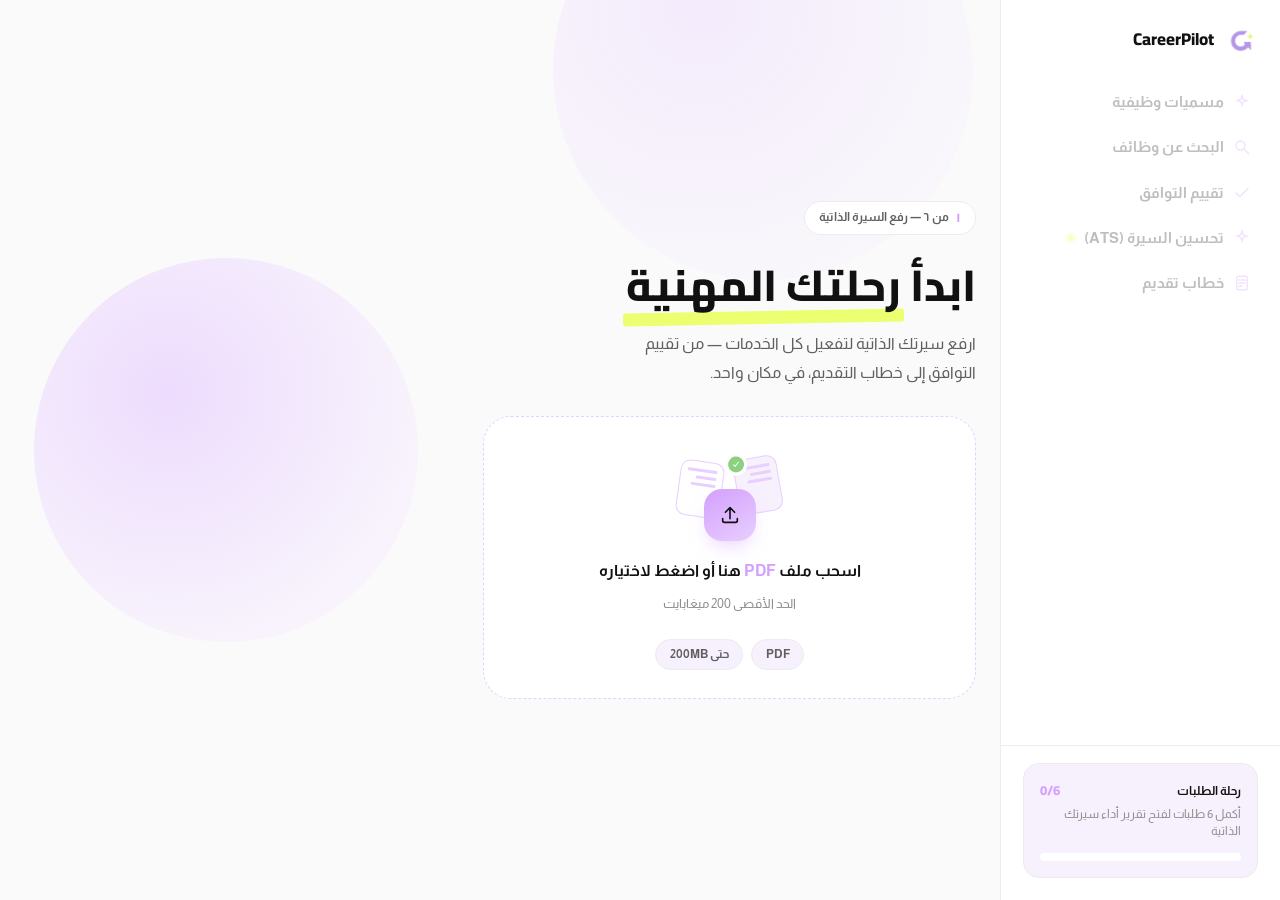
==== frontend/index.html @ 21e7ed97 "Restore permanent 6-request limit, add one-resume-per-session cap, drop dropzone shadow api.py: - MA" ====
<!doctype html>
<html lang="ar" dir="rtl">
<head>
  <meta charset="utf-8" />
  <meta name="viewport" content="width=device-width, initial-scale=1" />
  <title>CareerPilot</title>
  <link rel="icon" type="image/png" href="/assets/logo.png" />
  <link rel="preconnect" href="https://fonts.googleapis.com" />
  <link href="https://fonts.googleapis.com/css2?family=Cairo:wght@500;700;800&family=Almarai:wght@300;400;700&display=swap" rel="stylesheet" />
  <link rel="stylesheet" href="style.css" />
</head>
<body>
  <div class="app-shell">
    <div class="bg-blob" aria-hidden="true"></div>

    <!-- ================= الشريط الجانبي (يمين) ================= -->
    <aside class="sidebar disabled" id="sidebar">
      <div class="sidebar-brand">
        <img class="brand-mark" src="/assets/logo.png" alt="CareerPilot" width="34" height="34" />
        <span class="brand-name">CareerPilot</span>
      </div>

      <nav class="nav-list">
        <button class="nav-item" type="button" data-service="titles">
          <span class="nav-left">
            <span class="nav-icon" data-icon="titles"></span>
            <span class="nav-label">مسميات وظيفية</span>
          </span>
          <span class="active-dot"></span>
        </button>
        <button class="nav-item" type="button" data-service="search">
          <span class="nav-left">
            <span class="nav-icon" data-icon="search"></span>
            <span class="nav-label">البحث عن وظائف</span>
          </span>
          <span class="active-dot"></span>
        </button>
        <button class="nav-item" type="button" data-service="match">
          <span class="nav-left">
            <span class="nav-icon" data-icon="match"></span>
            <span class="nav-label">تقييم التوافق</span>
          </span>
          <span class="active-dot"></span>
        </button>
        <button class="nav-item" type="button" data-service="improve">
          <span class="nav-left">
            <span class="nav-icon" data-icon="improve"></span>
            <span class="nav-label">تحسين السيرة (ATS)</span>
            <span class="flagship-dot" title="الخدمة الأهم"></span>
          </span>
          <span class="active-dot"></span>
        </button>
        <button class="nav-item" type="button" data-service="letter">
          <span class="nav-left">
            <span class="nav-icon" data-icon="letter"></span>
            <span class="nav-label">خطاب تقديم</span>
          </span>
          <span class="active-dot"></span>
        </button>
      </nav>

      <div class="sidebar-bottom">
        <div class="limit-banner hidden" id="limitCard"></div>
        <div class="progress-card">
          <div class="progress-top">
            <span class="label">رحلة الطلبات</span>
            <span class="count" id="counterPill">0/6</span>
          </div>
          <div class="progress-sub">أكمل 6 طلبات لفتح تقرير أداء سيرتك الذاتية</div>
          <div class="progress-track"><div class="progress-fill" id="meterFill"></div></div>
        </div>
        <div class="file-chip hidden" id="fileChip">
          <span class="file-chip-icon" id="fileChipIcon"></span>
          <span class="file-chip-name" id="confirmFilename"></span>
          <button class="file-chip-replace" id="replaceBtn" type="button">استبدال</button>
        </div>
      </div>
    </aside>

    <!-- ================= مساحة العمل الرئيسية ================= -->
    <main class="workspace">
      <!-- الحالة أ: قبل رفع السيرة — عمودان: النص+الرفع يميناً، الرسم يساراً -->
      <section class="upload-state" id="uploadState">
        <div class="upload-hero-grid">
          <div class="upload-hero-text">
            <p class="eyebrow"><span class="step-num">١</span> من ٦ — رفع السيرة الذاتية</p>

            <h1 class="upload-title">ابدأ <span class="mark">رحلتك المهنية</span></h1>
            <p class="upload-subtitle">ارفع سيرتك الذاتية لتفعيل كل الخدمات — من تقييم التوافق إلى خطاب التقديم، في مكان واحد.</p>

            <div class="dropzone-enter">
              <label class="dropzone" id="dropzone" for="fileInput" tabindex="0">
                <input type="file" id="fileInput" accept="application/pdf" />

                <div class="icon-cluster" aria-hidden="true">
                  <div class="doc-chip a">
                    <div class="ln"></div><div class="ln"></div><div class="ln"></div>
                    <div class="badge">
                      <svg viewBox="0 0 24 24" fill="none" stroke="#fff" stroke-width="3" stroke-linecap="round" stroke-linejoin="round"><path d="M20 6L9 17l-5-5"/></svg>
                    </div>
                  </div>
                  <div class="doc-chip b">
                    <div class="ln"></div><div class="ln"></div><div class="ln"></div>
                  </div>
                  <div class="upload-badge">
                    <svg viewBox="0 0 24 24" fill="none" stroke="#111111" stroke-width="1.8" stroke-linecap="round" stroke-linejoin="round"><path d="M12 16V4m0 0L7 9m5-5l5 5"/><path d="M4 16v2a2 2 0 0 0 2 2h12a2 2 0 0 0 2-2v-2"/></svg>
                  </div>
                </div>

                <p>اسحب ملف <span class="accent-text">PDF</span> هنا أو اضغط لاختياره</p>
                <span>الحد الأقصى 200 ميغابايت</span>

                <div class="chip-row">
                  <span class="filetype-chip">PDF</span>
                  <span class="filetype-chip">حتى 200MB</span>
                </div>
              </label>
            </div>
            <p class="upload-error hidden" id="uploadError"></p>
          </div>

          <div class="upload-hero-visual">
            <div class="upload-hero-circle">
              <img
                class="upload-illustration"
                src="/assets/hero-illustration.png"
                alt="رسم توضيحي لسيرة ذاتية بنتيجة توافق عالية مع شارات تقييم حولها"
                onerror="this.style.display='none'"
              />
            </div>
          </div>
        </div>
      </section>

      <!-- الحالة ب: خدمة نشطة بعد الرفع -->
      <section class="service-workspace hidden" id="serviceWorkspace">

        <div class="service-pane" data-service="titles" id="paneTitles">
          <p class="eyebrow"><span class="step-num">الخدمة النشطة</span> — حلّل سيرتك أولاً</p>
          <h1 class="workspace-title">اقتراح مسميات وظيفية</h1>
          <p class="workspace-desc">تحليل سيرتك واقتراح مسميات تناسب خبراتك.</p>
          <button class="action-btn btn-purple" id="btnTitles" type="button">اقترح لي مسميات</button>
        </div>

        <div class="service-pane hidden" data-service="search" id="paneSearch">
          <p class="eyebrow"><span class="step-num">الخدمة النشطة</span> — وظائف حقيقية</p>
          <h1 class="workspace-title">البحث عن وظائف</h1>
          <p class="workspace-desc">ابحث عن وظائف حقيقية حسب المسمى والمدينة.</p>
          <div class="inputs-row">
            <input class="field-input" id="searchTitleInput" placeholder="المسمى الوظيفي" />
            <input class="field-input" id="searchCityInput" placeholder="المدينة" />
          </div>
          <button class="action-btn btn-purple" id="btnSearch" type="button">ابحث الآن</button>
        </div>

        <div class="service-pane hidden" data-service="match" id="paneMatch">
          <p class="eyebrow"><span class="step-num">الخدمة النشطة</span> — قرار مبني على تحليل حقيقي</p>
          <h1 class="workspace-title">تقييم التوافق</h1>
          <p class="workspace-desc">قيّم مدى توافق سيرتك مع وظيفة من نتائج بحثك.</p>
          <div class="inputs-row">
            <span class="panel-badge hidden" id="matchBadge">ابحث عن وظائف أولاً</span>
            <select class="select-input" id="matchSelect"><option>لا توجد نتائج بحث بعد</option></select>
          </div>
          <button class="action-btn btn-purple" id="btnMatch" type="button">قيّم التوافق</button>
        </div>

        <div class="service-pane hidden" data-service="improve" id="paneImprove">
          <p class="eyebrow eyebrow-accent"><span class="step-num">الخدمة الأهم</span> — تحسين متوافق مع ATS</p>
          <h1 class="workspace-title">تحسين السيرة الذاتية (ATS)</h1>
          <p class="workspace-desc">حسّن سيرتك لتتوافق مع وظيفة محددة بصياغة متوافقة مع ATS.</p>
          <div class="inputs-row">
            <span class="panel-badge hidden" id="improveBadge">ابحث عن وظائف أولاً</span>
            <select class="select-input" id="improveSelect"><option>لا توجد نتائج بحث بعد</option></select>
          </div>
          <button class="action-btn btn-lime" id="btnImprove" type="button">حسّن سيرتي</button>
        </div>

        <div class="service-pane hidden" data-service="letter" id="paneLetter">
          <p class="eyebrow"><span class="step-num">الخدمة النشطة</span> — جاهز للإرسال</p>
          <h1 class="workspace-title">خطاب تقديم</h1>
          <p class="workspace-desc">خطاب تقديم مخصص مبني على سيرتك الحقيقية.</p>
          <div class="inputs-row">
            <span class="panel-badge hidden" id="letterBadge">ابحث عن وظائف أولاً</span>
            <select class="select-input" id="letterSelect"><option>لا توجد نتائج بحث بعد</option></select>
          </div>
          <button class="action-btn btn-purple" id="btnLetter" type="button">اكتب الخطاب</button>
        </div>

        <div class="results-area" id="resultsArea">
          <div class="results-empty" id="resultsEmpty">
            <span class="results-empty-icon" id="resultsEmptyIcon"></span>
            <p id="resultsEmptyText"></p>
          </div>
          <div id="resultsContent"></div>
        </div>
      </section>
    </main>
  </div>

  <!-- ================= شريط التبويبات السفلي (جوال) ================= -->
  <nav class="bottom-tabs disabled" id="bottomTabs">
    <button class="tab-item" type="button" data-service="titles"><span class="nav-icon" data-icon="titles"></span></button>
    <button class="tab-item" type="button" data-service="search"><span class="nav-icon" data-icon="search"></span></button>
    <button class="tab-item" type="button" data-service="match"><span class="nav-icon" data-icon="match"></span></button>
    <button class="tab-item" type="button" data-service="improve"><span class="nav-icon" data-icon="improve"></span><span class="flagship-dot"></span></button>
    <button class="tab-item" type="button" data-service="letter"><span class="nav-icon" data-icon="letter"></span></button>
  </nav>

  <script src="app.js"></script>
</body>
</html>
---- frontend/style.css ----
:root {
  --primary: #D3A0FD;
  --secondary: #E8CFFF;
  --purple-light: #F7F0FD;
  --accent: #ECFF70;
  --accent-tint: #F8FFD9;
  --background: #FAFAFA;
  --text: #111111;
  --muted: #5F5F5F;
  --kicker: #8D8D8D;
  --border: #ECECEC;
  --success: #8ED081;
  --success-bg: rgba(142, 208, 129, 0.15);
  --amber: #F7C948;
  --amber-bg: rgba(247, 201, 72, 0.18);
  --danger: #FF6B6B;
  --danger-bg: rgba(255, 107, 107, 0.14);
  --card-shadow: 0 10px 24px -16px rgba(211, 160, 253, 0.55), 0 1px 2px rgba(17, 17, 17, 0.04);
}

* { box-sizing: border-box; }

html, body {
  height: 100%;
  margin: 0;
  overflow: hidden;
}

body {
  font-family: 'Almarai', sans-serif;
  background: var(--background);
  color: var(--text);
  direction: rtl;
  line-height: 1.6;
}

h1, .display, .brand-name, .step-num, .count {
  font-family: 'Cairo', sans-serif;
}

.hidden { display: none !important; }

/* ---------------------------------------------------------------- */
/* هيكل التطبيق: قسمان ثابتان، لا تمرير للصفحة نفسها                    */
/* ---------------------------------------------------------------- */
.app-shell {
  position: relative;
  display: flex;
  height: 100vh;
  width: 100%;
  overflow: hidden;
}

/* بلوبة خلفية عائمة عامة على مستوى التطبيق كله، خلف كل المحتوى — زخرفة
   محيطية بحتة، لا ترتبط بموضع رسم الهيرو تحديداً (تلك مهمة .upload-hero-
   circle الآن، الملتصقة بالرسم بنفس الوالد فتتحرك معه دوماً كوحدة واحدة
   مهما تغيّر عرض الشاشة). موضع عام هنا فقط لتفادي تراكب الدائرتين. */
.bg-blob {
  position: absolute;
  border-radius: 50%;
  pointer-events: none;
  z-index: 0;
  width: 420px;
  height: 420px;
  top: -140px;
  right: 24%;
  opacity: 0.35;
  background: radial-gradient(circle at 35% 35%, var(--secondary), var(--purple-light) 72%);
}
@media (prefers-reduced-motion: no-preference) {
  .bg-blob { animation: drift 18s ease-in-out infinite alternate; }
}
@keyframes drift {
  from { transform: translate(0, 0); }
  to { transform: translate(-16px, 18px); }
}

/* ---------------------------------------------------------------- */
/* الشريط الجانبي                                                     */
/* ---------------------------------------------------------------- */
.sidebar {
  position: relative;
  z-index: 2;
  width: 280px;
  flex-shrink: 0;
  height: 100vh;
  background: #fff;
  border-left: 1px solid var(--border);
  display: flex;
  flex-direction: column;
  overflow-y: auto;
}

.sidebar-brand {
  display: flex;
  align-items: center;
  gap: 0.6rem;
  padding: 1.4rem 1.4rem 1.1rem;
}
/* الشعار الفعلي يحمل هويته اللونية والشكلية الخاصة (سهم/G بنفسجي +
   نجمة ليمونية) — إضافة حاوية متدرجة خلفه كانت تكرر نفس المعالجة
   اللونية بلا داعٍ، فاستُبعدت (تحقق بصري عبر Playwright قبل القرار). */
.brand-mark { height: 34px; width: 34px; display: block; object-fit: contain; flex-shrink: 0; }
.brand-name { font-weight: 800; font-size: 17px; }

.nav-list {
  display: flex;
  flex-direction: column;
  gap: 0.3rem;
  padding: 0.5rem 0.9rem;
}

.nav-item {
  display: flex;
  align-items: center;
  justify-content: space-between;
  gap: 0.7rem;
  border: none;
  background: transparent;
  color: var(--muted);
  font-family: inherit;
  font-size: 0.92rem;
  font-weight: 600;
  text-align: right;
  border-radius: 12px;
  padding: 0.7rem 0.9rem;
  cursor: pointer;
  transition: background 150ms ease, color 150ms ease;
}
.nav-item:hover { background: var(--purple-light); }
.nav-item.active {
  background: var(--purple-light);
  color: var(--text);
  font-weight: 700;
}
.nav-item.active .nav-icon svg { opacity: 1; }
.nav-left { display: flex; align-items: center; gap: 0.6rem; }
.nav-icon { display: flex; align-items: center; justify-content: center; flex-shrink: 0; }
.nav-icon svg { width: 18px; height: 18px; opacity: 0.75; }
/* نقطة الحالة النشطة — تظهر فقط على عنصر التنقل النشط حالياً */
.active-dot {
  width: 6px;
  height: 6px;
  border-radius: 50%;
  background: var(--accent);
  box-shadow: 0 0 0 3px var(--accent-tint);
  flex-shrink: 0;
  opacity: 0;
  transition: opacity 150ms ease;
}
.nav-item.active .active-dot { opacity: 1; }
/* شارة "الخدمة الأهم" — علامة ثابتة على تحسين السيرة بغض النظر عن كونها
   نشطة، منفصلة عن نقطة الحالة النشطة (نفس النمط اللوني، موضع مختلف
   بجانب النص مباشرة عوضاً عن طرف العنصر). */
.flagship-dot {
  width: 6px;
  height: 6px;
  border-radius: 50%;
  background: var(--accent);
  box-shadow: 0 0 0 3px var(--accent-tint);
}

.sidebar.disabled .nav-item {
  opacity: 0.4;
  pointer-events: none;
}

.sidebar-bottom {
  margin-top: auto;
  padding: 1.1rem 1.4rem 1.4rem;
  border-top: 1px solid var(--border);
  display: flex;
  flex-direction: column;
  gap: 0.9rem;
}

.limit-banner {
  background: var(--purple-light);
  border-radius: 10px;
  padding: 0.6rem 0.75rem;
  font-size: 0.76rem;
  color: var(--text);
  line-height: 1.5;
  text-align: center;
}

.progress-card {
  border: 1px solid var(--border);
  border-radius: 16px;
  padding: 1rem;
  background: var(--purple-light);
}
.progress-top { display: flex; justify-content: space-between; align-items: baseline; margin-bottom: 0.25rem; }
.progress-top .label { font-size: 0.78rem; font-weight: 700; color: var(--text); }
.progress-top .count { font-weight: 800; font-size: 0.82rem; color: var(--primary); }
.progress-sub { font-size: 0.72rem; color: var(--kicker); margin-bottom: 0.75rem; line-height: 1.5; }
.progress-track { height: 8px; border-radius: 999px; background: #fff; overflow: hidden; }
.progress-fill {
  height: 100%;
  width: 0%;
  border-radius: 999px;
  background: linear-gradient(90deg, var(--primary), var(--accent));
  transition: width 200ms ease;
}

.file-chip {
  display: flex;
  align-items: center;
  gap: 0.5rem;
  background: var(--success-bg);
  border-radius: 12px;
  padding: 0.55rem 0.7rem;
}
.file-chip-icon { display: flex; flex-shrink: 0; }
.file-chip-icon svg { width: 15px; height: 15px; }
.file-chip-name {
  flex: 1;
  font-size: 0.78rem;
  font-weight: 600;
  overflow: hidden;
  text-overflow: ellipsis;
  white-space: nowrap;
}
.file-chip-replace {
  flex-shrink: 0;
  background: none;
  border: none;
  color: var(--primary);
  font-family: inherit;
  font-weight: 700;
  font-size: 0.76rem;
  cursor: pointer;
  padding: 0;
}
.file-chip-replace:hover { text-decoration: underline; }

/* ---------------------------------------------------------------- */
/* مساحة العمل                                                        */
/* ---------------------------------------------------------------- */
.workspace {
  flex: 1;
  height: 100vh;
  min-width: 0;
  padding: 24px;
  display: flex;
  flex-direction: column;
  overflow: hidden;
}

/* ---- الحالة أ: قبل الرفع — عمودان (نص+رفع يميناً، رسم يساراً) ---- */
.upload-state {
  position: relative;
  z-index: 1;
  flex: 1;
  display: flex;
  align-items: center;
  justify-content: center;
  /* overflow-y:auto احتياطاً بدل hidden — القص الفعلي لرسم الهيرو سابقاً
     كان بسبب هذا "hidden" يقصّ المحتوى صامتاً لو تجاوز ارتفاع 100vh
     المتاح، بدل تمرير أو تصغير سليم. */
  overflow-y: auto;
  overflow-x: hidden;
  border-radius: 24px;
  padding: 1rem 0;
}

.upload-hero-grid {
  display: flex;
  align-items: center;
  gap: 3.5rem;
  width: 100%;
  max-width: 1120px;
  margin: 0 auto;
}

.upload-hero-text {
  /* flex-shrink:1 (لا 0) عمداً — النسبتان 55%/45% مع gap الأفقي يتجاوز
     مجموعهما 100% من عرض الحاوية حسابياً، فيحتاج العمودان قابلية انكماش
     طفيفة ليتلاءما فعلياً بلا فيض يدفع عمود الرسم خارج حدود الشاشة يساراً
     (علة حقيقية اكتُشفت بفحص getBoundingClientRect مباشرة). */
  flex: 0 1 55%;
  max-width: 55%;
  text-align: right;
}

.upload-hero-visual {
  flex: 0 1 45%;
  max-width: 45%;
  display: flex;
  align-items: center;
  justify-content: center;
}
@media (prefers-reduced-motion: no-preference) {
  .upload-hero-visual { opacity: 0; animation: heroFadeUp 500ms ease-out 300ms forwards; }
}

/* الدائرة والرسم داخل والد واحد موضعه relative — يضمن أن يتحركا كوحدة
   واحدة بأي عرض شاشة، بدل عنصرين منفصلين بوحدات قياس مختلفة (كانت
   .bg-blob px ثابتة بموضع % من .app-shell، والرسم % من عمود flex مختلف
   تماماً — ينحرفان عن بعض حتماً بأي عرض غير الذي عُوير عليه يدوياً). */
.upload-hero-circle {
  position: relative;
  width: clamp(220px, 30vw, 460px);
  aspect-ratio: 1;
  border-radius: 50%;
  background: radial-gradient(circle at 35% 35%, var(--secondary), var(--purple-light) 72%);
  opacity: 0.7;
}
/* انجراف خفيف مستمر للدائرة العضوية خلف الرسم — عنصر منفصل عن الرسم نفسه
   (transform مستقل تماماً، لا تصادم مع تمركز/طفو الرسم أدناه)، وعن
   .bg-blob العامة site-wide (خارج نطاق هذي المهمة "قسم الهيرو فقط"). */
@media (prefers-reduced-motion: no-preference) {
  .upload-hero-circle { animation: heroCircleDrift 10s ease-in-out infinite alternate; }
}
@keyframes heroCircleDrift {
  from { transform: translate(0, 0); }
  to { transform: translate(8px, 10px); }
}

.upload-illustration {
  position: absolute;
  z-index: 1;
  top: 50%;
  left: 50%;
  width: 70%;
  height: auto;
  transform: translate(-50%, -50%);
}
@media (prefers-reduced-motion: no-preference) {
  /* animation-delay:800ms — يبدأ الطفو فقط بعد اكتمال دخول .upload-hero-
     visual (تأخير 300ms + مدة 500ms = 800ms)، لا يتزامنان. الحركة نفسها
     (illustration-float) بلا أي تعديل على تعريفها — فقط توقيت بدايتها. */
  .upload-illustration { animation: illustration-float 4s ease-in-out 800ms infinite; }
}
/* التمركز (translate -50%,-50%) مدموج بكل إطار حركة عمداً — لا يمكن ترك
   الحركة تستبدل transform كاملاً وإلا فقدت التمركز عند كل دورة طفو. */
@keyframes illustration-float {
  0%, 100% { transform: translate(-50%, -50%) translateY(0); }
  50% { transform: translate(-50%, -50%) translateY(-10px); }
}
/* دخول تدريجي متعاقب لعناصر الهيرو النصية عند تحميل الصفحة — opacity+
   transform فقط (خصائص compositor بحتة) عمداً، لا تُحرِّك أي خاصية تخطيط
   (width/height/margin) فتبقى نسبة CLS صفراً. مُقيَّدة بالكامل داخل
   prefers-reduced-motion:no-preference — الحالة الافتراضية خارج الاستعلام
   تبقى opacity:1 دائماً، فمستخدمو تقليل الحركة يرون المحتوى كاملاً فوراً
   بلا أي وميض اختفاء. */
@keyframes heroFadeUp {
  from { opacity: 0; transform: translateY(12px); }
  to { opacity: 1; transform: translateY(0); }
}
.upload-title {
  font-weight: 800;
  font-size: clamp(1.9rem, 2.4vw + 1rem, 2.7rem);
  margin: 0 0 0.6rem;
}
@media (prefers-reduced-motion: no-preference) {
  .upload-title { opacity: 0; animation: heroFadeUp 500ms ease-out 0ms forwards; }
}
/* تمييز "رحلتك المهنية" بخط ليموني تحتي مائل، بنفس أسلوب design_reference.html */
.upload-title .mark {
  position: relative;
  white-space: nowrap;
}
.upload-title .mark::after {
  content: "";
  position: absolute;
  right: -3px;
  left: -3px;
  bottom: 2px;
  height: 13px;
  /* لون مُعايَن فعلياً بالبكسل من الملصق الأصفر داخل assets/hero-
     illustration.png (سكربت Pillow، لا تخمين بصري) — #F8F179، مختلف
     ملحوظاً عن --accent #ECFF70 (الأخير أخضر-ليموني أكثر)، لذا طُبِّق هنا
     فقط محلياً ولم يُغيَّر --accent العام المستخدم بالأزرار/الشارات. */
  background: #ECFF70;
  z-index: -1;
  border-radius: 3px;
  transform: rotate(-1deg);
}
.upload-subtitle {
  color: var(--muted);
  font-size: 1rem;
  line-height: 1.8;
  max-width: 46ch;
  margin: 0 0 1.75rem;
}
@media (prefers-reduced-motion: no-preference) {
  .upload-subtitle { opacity: 0; animation: heroFadeUp 500ms ease-out 100ms forwards; }
}

/* غلاف دخول منفصل عن .dropzone نفسه عمداً — علة حقيقية اكتُشفت بالتحقق:
   حركة CSS بـfill-mode:forwards تبقى "مالكة" لخاصية transform فعلياً
   بأولوية أعلى من قواعد :hover العادية طول عمر الصفحة (سلوك موثّق لحركات
   forwards/both)، فكانت تُسكِت transform:scale(1.03) عند المرور بصمت. نقل
   حركة الدخول لعنصر أب يحرّرها بالكامل تفاعلات hover/active الخاصة بها. */
.dropzone-enter { width: 100%; }
@media (prefers-reduced-motion: no-preference) {
  /* دخول الدروب زون كـCTA الهيرو الوحيد الفعلي (لا يوجد زر منفصل بهذا
     التصميم) — آخر عنصر بالتعاقب (200ms) بعد العنوان والعبارة الفرعية. */
  .dropzone-enter { opacity: 0; animation: heroFadeUp 500ms ease-out 200ms forwards; }
}

.dropzone {
  width: 100%;
  display: flex;
  flex-direction: column;
  align-items: center;
  justify-content: center;
  gap: 0.4rem;
  background: #fff;
  border: 1.5px dashed var(--secondary);
  border-radius: 28px;
  padding: 2.4rem 1.75rem 1.75rem;
  cursor: pointer;
  position: relative;
  transition: border-color 200ms ease, background 200ms ease, transform 150ms ease;
}
/* تكبير خفيف عند المرور، وانضغاط بسيط عند الضغط — تغذية راجعة لمسية على
   CTA الهيرو. لا box-shadow هنا عمداً — أُزيل ظل كان مضافاً بجولة سابقة،
   رجوعاً للحدود المتقطعة البسيطة بلا أي ظل، بطلب صريح. لا تتصادم مع
   .dragover (يبقى بلا تغيير، يفوز بالترتيب المتأخر بالـcascade عند
   تزامن السحب مع المرور). */
.dropzone:hover { border-color: var(--primary); background: var(--purple-light); transform: scale(1.03); }
.dropzone:active { transform: scale(0.98); }
.dropzone.dragover { border-color: var(--primary); background: var(--accent-tint); transform: scale(1.01); }
.dropzone:focus-visible { outline: 2px solid var(--primary); outline-offset: 4px; }
.dropzone p { width: 100%; margin: 0 0 0.3rem; font-weight: 700; font-size: 1.02rem; text-align: center; }
.dropzone .accent-text { color: var(--primary); }
/* محدد فرعي مباشر (>) عمداً — عكس ".dropzone span" الذي كان يطابق أيضاً
   .accent-text المتداخل داخل <p>، فيجعله display:block ويكسر السطر
   لثلاثة أسطر متقطّعة حول "PDF" (علة حقيقية اكتُشفت واقعياً بالتحقق). */
.dropzone > span { color: var(--kicker); font-size: 0.8rem; margin-bottom: 1.1rem; display: block; }
#fileInput { display: none; }
.upload-error {
  color: var(--danger);
  margin-top: 0.9rem;
  font-size: 0.9rem;
}

/* عنقود الأيقونات العائمة فوق منطقة السحب — مستندات صغيرة متمايلة +
   شارة رفع مركزية متدرجة، بنفس لغة design_reference.html */
.icon-cluster { position: relative; width: 108px; height: 86px; margin-bottom: 0.6rem; }
.doc-chip {
  position: absolute;
  width: 44px;
  height: 56px;
  border-radius: 10px;
  background: var(--purple-light);
  border: 1.5px solid var(--secondary);
  padding: 7px 6px;
}
.doc-chip .ln { height: 3px; border-radius: 2px; background: var(--secondary); margin-bottom: 4px; }
.doc-chip .ln:nth-child(2) { width: 70%; }
.doc-chip .ln:nth-child(3) { width: 85%; }
.doc-chip .badge {
  position: absolute;
  top: -5px;
  left: -5px;
  width: 16px;
  height: 16px;
  border-radius: 50%;
  background: var(--success);
  display: flex;
  align-items: center;
  justify-content: center;
  box-shadow: 0 0 0 3px #fff;
}
.doc-chip .badge svg { width: 8px; height: 8px; }
.doc-chip.a { top: 2px; right: 4px; transform: rotate(-10deg); }
.doc-chip.b { top: 6px; left: 2px; transform: rotate(8deg); background: #fff; }
@media (prefers-reduced-motion: no-preference) {
  .doc-chip.a { animation: float-a 4.5s ease-in-out infinite; }
  .doc-chip.b { animation: float-b 5.2s ease-in-out infinite; }
}
@keyframes float-a { 0%, 100% { transform: rotate(-10deg) translateY(0); } 50% { transform: rotate(-7deg) translateY(-5px); } }
@keyframes float-b { 0%, 100% { transform: rotate(8deg) translateY(0); } 50% { transform: rotate(5deg) translateY(-4px); } }

.upload-badge {
  position: absolute;
  bottom: 0;
  left: 50%;
  transform: translateX(-50%);
  width: 52px;
  height: 52px;
  border-radius: 18px;
  background: linear-gradient(150deg, var(--primary), var(--secondary));
  display: flex;
  align-items: center;
  justify-content: center;
  box-shadow: 0 10px 20px -8px rgba(211, 160, 253, 0.6);
  transition: transform 200ms ease;
}
.dropzone:hover .upload-badge { transform: translateX(-50%) translateY(-3px); }
.upload-badge svg { width: 22px; height: 22px; }

.chip-row { display: flex; gap: 0.5rem; }
.filetype-chip {
  font-size: 0.72rem;
  font-weight: 700;
  color: var(--muted);
  background: var(--purple-light);
  border: 1px solid var(--border);
  padding: 0.35rem 0.85rem;
  border-radius: 999px;
}

/* ---- الحالة ب: خدمة نشطة ---- */
.service-workspace {
  flex: 1;
  min-height: 0;
  display: flex;
  flex-direction: column;
}

.service-pane { flex-shrink: 0; }

.eyebrow {
  display: inline-flex;
  align-items: center;
  gap: 0.4rem;
  background: #fff;
  border: 1px solid var(--border);
  padding: 0.4rem 0.9rem;
  border-radius: 999px;
  font-size: 0.78rem;
  color: var(--muted);
  font-weight: 700;
  margin: 0 0 1rem;
}
.eyebrow .step-num { color: var(--primary); font-weight: 800; }
.eyebrow-accent .step-num { color: var(--text); }
.eyebrow-accent { border-color: var(--accent); background: var(--accent-tint); }

.workspace-title {
  font-weight: 800;
  font-size: clamp(1.5rem, 1.6vw + 1rem, 2rem);
  margin: 0 0 0.4rem;
}
.workspace-desc {
  color: var(--muted);
  font-size: 0.98rem;
  margin: 0 0 1.25rem;
  max-width: 60ch;
}

.inputs-row {
  display: flex;
  flex-wrap: wrap;
  align-items: center;
  gap: 0.75rem;
  margin-bottom: 1.1rem;
}
.field-input, .select-input {
  background: #fff;
  border: 1px solid var(--border);
  border-radius: 12px;
  padding: 0.7rem 1rem;
  font-family: inherit;
  font-size: 0.92rem;
  color: var(--text);
  min-width: 220px;
}
.field-input::placeholder { color: var(--kicker); }
.field-input:focus, .select-input:focus {
  outline: none;
  border-color: var(--primary);
  box-shadow: 0 0 0 3px rgba(211, 160, 253, 0.3);
}
.panel-badge { color: var(--kicker); font-size: 0.8rem; }

.action-btn {
  display: inline-block;
  border: none;
  border-radius: 999px;
  padding: 0.75rem 1.9rem;
  font-family: inherit;
  font-weight: 700;
  font-size: 0.95rem;
  cursor: pointer;
  transition: transform 150ms ease, box-shadow 150ms ease, opacity 150ms ease;
  margin-bottom: 1.5rem;
}
.action-btn:hover:not(:disabled) { transform: translateY(-1px); }
.action-btn:disabled { opacity: 0.45; cursor: not-allowed; transform: none; }
.btn-purple { background: var(--primary); color: #fff; }
.btn-purple:hover:not(:disabled) { box-shadow: 0 8px 20px rgba(211, 160, 253, 0.4); }
.btn-lime { background: var(--accent); color: var(--text); }
.btn-lime:hover:not(:disabled) { box-shadow: 0 8px 20px rgba(236, 255, 112, 0.5); }

/* ---- منطقة النتائج: الوحيدة القابلة للتمرير الداخلي ---- */
.results-area {
  flex: 1;
  min-height: 0;
  overflow-y: auto;
  padding-top: 0.25rem;
  padding-bottom: 1rem;
}

.results-empty {
  height: 100%;
  min-height: 200px;
  display: flex;
  flex-direction: column;
  align-items: center;
  justify-content: center;
  gap: 0.75rem;
  color: var(--kicker);
  text-align: center;
}
.results-empty-icon {
  width: 44px;
  height: 44px;
  border-radius: 50%;
  background: var(--purple-light);
  display: flex;
  align-items: center;
  justify-content: center;
}
.results-empty p { margin: 0; font-size: 0.9rem; max-width: 32ch; }

/* حركة الظهور عند وصول نتيجة جديدة */
.results-fade-in {
  animation: resultsFadeIn 220ms ease both;
}
@keyframes resultsFadeIn {
  from { opacity: 0; transform: translateY(8px); }
  to { opacity: 1; transform: none; }
}

/* ---------------------------------------------------------------- */
/* مكوّنات النتائج — بطاقات بيضاء، بلا حدود، فصل عبر الفراغ + ظل خفيف     */
/* ---------------------------------------------------------------- */
.plain-reply {
  background: #fff;
  border-radius: 16px;
  padding: 1.4rem 1.6rem;
  box-shadow: var(--card-shadow);
  line-height: 1.8;
  white-space: pre-wrap;
}

.titles-pills {
  background: #fff;
  border-radius: 16px;
  padding: 1.4rem 1.6rem;
  box-shadow: var(--card-shadow);
  display: flex;
  flex-wrap: wrap;
  gap: 0.7rem;
}
.title-pill {
  background: var(--purple-light);
  border: none;
  border-radius: 999px;
  padding: 0.55rem 1.2rem;
  font-size: 0.92rem;
  font-weight: 600;
  cursor: pointer;
  transition: background 150ms ease;
}
.title-pill:hover { background: var(--secondary); }

.jobs-list { display: flex; flex-direction: column; gap: 0.85rem; }
.job-card {
  background: #fff;
  border-radius: 16px;
  padding: 1.3rem 1.5rem;
  box-shadow: var(--card-shadow);
}
.job-card-top { display: flex; align-items: center; justify-content: space-between; gap: 0.75rem; flex-wrap: wrap; }
.job-title { font-weight: 700; font-size: 1.05rem; margin: 0; }
.job-company-badge {
  background: var(--purple-light);
  border-radius: 999px;
  padding: 0.25rem 0.85rem;
  font-size: 0.78rem;
  font-weight: 600;
  white-space: nowrap;
}
.job-location { color: var(--muted); font-size: 0.86rem; display: flex; align-items: center; gap: 0.35rem; margin: 0.5rem 0; }
.job-snippet { color: var(--muted); font-size: 0.9rem; margin: 0.4rem 0 0.65rem; line-height: 1.7; }
.job-link { color: var(--primary); font-weight: 600; font-size: 0.88rem; text-decoration: none; }
.job-link:hover { text-decoration: underline; }
.job-card-actions {
  display: flex;
  align-items: center;
  justify-content: space-between;
  gap: 0.75rem;
  margin-top: 0.8rem;
  flex-wrap: wrap;
}
.job-inline-btn { font-size: 0.82rem; padding: 0.5rem 1rem; }
.legitimacy-notice {
  background: #fff;
  border-radius: 16px;
  box-shadow: var(--card-shadow);
  color: var(--kicker);
  font-size: 0.8rem;
  margin-top: 0.35rem;
  padding: 0.9rem 1.2rem;
}

.match-card {
  background: #fff;
  border-radius: 16px;
  padding: 1.5rem 1.7rem;
  box-shadow: var(--card-shadow);
  display: flex;
  align-items: flex-start;
  gap: 1.4rem;
}
.match-score-wrap { position: relative; flex-shrink: 0; }
.match-score-badge {
  width: 78px;
  height: 78px;
  border-radius: 50%;
  display: flex;
  align-items: center;
  justify-content: center;
  font-family: 'Cairo', sans-serif;
  font-size: 1.4rem;
  font-weight: 800;
  color: #fff;
}
.match-score-badge.high { background: linear-gradient(150deg, var(--success), #B7E3AD); }
.match-score-badge.mid { background: linear-gradient(150deg, var(--amber), #FBE39A); color: var(--text); }
.match-score-badge.low { background: linear-gradient(150deg, var(--danger), #FFB4B4); }
/* شارة أيقونة دائرية صغيرة بزاوية الدرجة، بنفس معالجة .doc-chip .badge
   بالمرجع البصري (حلقة بيضاء + أيقونة بدل رقم نسبة مجرد) */
.match-score-icon {
  position: absolute;
  top: -4px;
  left: -4px;
  width: 22px;
  height: 22px;
  border-radius: 50%;
  display: flex;
  align-items: center;
  justify-content: center;
  box-shadow: 0 0 0 3px #fff;
}
.match-score-icon.high { background: var(--success); }
.match-score-icon.mid { background: var(--amber); }
.match-score-icon.low { background: var(--danger); }
.match-reasoning { line-height: 1.8; flex: 1; font-size: 0.98rem; }

.chain-actions {
  display: flex;
  gap: 0.75rem;
  margin-top: 1rem;
  flex-wrap: wrap;
}

.review-box {
  background: linear-gradient(145deg, var(--purple-light), #fff 55%);
  border-radius: 16px;
  padding: 1.6rem 1.8rem;
  box-shadow: var(--card-shadow);
}
.review-title { font-weight: 700; display: flex; align-items: center; gap: 0.45rem; margin: 0 0 0.9rem; font-size: 1rem; }
.review-text-wrap { position: relative; }
.review-text {
  line-height: 1.85;
  white-space: pre-wrap;
  max-height: 180px;
  overflow: hidden;
  transition: max-height 0.2s ease;
}
.review-text.expanded { max-height: none; }
.review-toggle {
  background: none;
  border: none;
  color: var(--primary);
  font-weight: 700;
  font-family: inherit;
  cursor: pointer;
  padding: 0.55rem 0;
  font-size: 0.88rem;
}
.review-actions { display: flex; gap: 0.75rem; margin-top: 0.6rem; flex-wrap: wrap; }
.changes-list { margin: 0.9rem 0 0; padding-right: 1.15rem; font-size: 0.86rem; color: var(--muted); line-height: 1.7; }

.btn {
  background: var(--purple-light);
  color: var(--text);
  border: none;
  border-radius: 999px;
  padding: 0.65rem 1.3rem;
  font-family: inherit;
  font-weight: 600;
  font-size: 0.88rem;
  cursor: pointer;
  transition: background 150ms ease;
}
.btn:hover:not(:disabled) { background: var(--secondary); }
.btn:disabled { opacity: 0.45; cursor: not-allowed; }

.confirm-toast {
  background: var(--success-bg);
  border-radius: 16px;
  padding: 1rem 1.2rem;
  display: flex;
  align-items: center;
  gap: 0.6rem;
}
.confirm-toast + .plain-reply { margin-top: 0.9rem; }

.applications-list { display: flex; flex-direction: column; gap: 0.7rem; }
.application-card {
  background: #fff;
  border-radius: 16px;
  box-shadow: var(--card-shadow);
  display: flex;
  align-items: center;
  justify-content: space-between;
  padding: 0.95rem 1.2rem;
  gap: 0.75rem;
  flex-wrap: wrap;
}
.application-info strong { display: block; font-size: 0.95rem; }
.application-info span { color: var(--muted); font-size: 0.8rem; }
.status-badge {
  border-radius: 999px;
  padding: 0.3rem 0.9rem;
  font-size: 0.78rem;
  font-weight: 700;
  white-space: nowrap;
}
.status-badge.submitted { background: var(--purple-light); color: var(--text); }
.status-badge.interview { background: var(--amber-bg); color: #8a6d00; }
.status-badge.offer { background: var(--success-bg); color: #3f7a34; }
.status-badge.rejected { background: var(--danger-bg); color: #b73a3a; }

.error-card {
  background: var(--danger-bg);
  border-radius: 16px;
  padding: 1.1rem 1.4rem;
  color: var(--text);
  box-shadow: var(--card-shadow);
}

/* skeleton loader — بطاقة بيضاء بتموّج بلون البراند */
.skeleton {
  background: #fff;
  border-radius: 16px;
  padding: 1.4rem 1.6rem;
  box-shadow: var(--card-shadow);
  display: flex;
  flex-direction: column;
  gap: 0.7rem;
}
.skeleton-line {
  height: 14px;
  border-radius: 8px;
  background: linear-gradient(90deg, var(--purple-light) 25%, var(--secondary) 50%, var(--purple-light) 75%);
  background-size: 200% 100%;
  animation: shimmer 1.4s infinite;
}
.skeleton-line.w60 { width: 60%; }
.skeleton-line.w90 { width: 90%; }
.skeleton-line.w40 { width: 40%; }
@keyframes shimmer {
  0% { background-position: 200% 0; }
  100% { background-position: -200% 0; }
}

/* ---------------------------------------------------------------- */
/* استجابة: تحت 900px الشريط الجانبي يتحول لشريط تبويبات سفلي           */
/* ---------------------------------------------------------------- */
.bottom-tabs {
  display: none;
  position: fixed;
  bottom: 0;
  right: 0;
  left: 0;
  height: 64px;
  background: #fff;
  border-top: 1px solid var(--border);
  z-index: 50;
  align-items: center;
  justify-content: space-around;
  padding: 0 0.5rem;
}
.tab-item {
  border: none;
  background: transparent;
  border-radius: 12px;
  width: 44px;
  height: 44px;
  display: flex;
  position: relative;
  align-items: center;
  justify-content: center;
  cursor: pointer;
}
.tab-item .nav-icon svg { width: 20px; height: 20px; }
.tab-item.active { background: var(--purple-light); }
.tab-item.active .nav-icon svg { stroke: var(--primary); }
.tab-item .flagship-dot { position: absolute; top: 4px; left: 4px; margin: 0; }
.bottom-tabs.disabled .tab-item { opacity: 0.4; pointer-events: none; }

/* عمودا الهيرو (نص+رفع / رسم) يتكدّسان رأسياً تحت 1100px — الرسم أولاً
   (column-reverse لأن ترتيب DOM نص ثم رسم، ونريد الرسم ظاهراً أعلى
   بصرياً بلا حاجة لتغيير ترتيب HTML الدلالي)، بحجم معتدل ومركزي، بلا أي
   قصّ في أي نقطة توقف. */
@media (max-width: 1100px) {
  .upload-hero-grid { flex-direction: column-reverse; gap: 2rem; }
  .upload-hero-text,
  .upload-hero-visual { flex: 0 0 auto; max-width: 100%; width: 100%; }
  .upload-hero-text { text-align: center; }
  /* الدائرة تُحسب بـclamp() دوماً — لا تحتاج تجاوزاً هنا لتبقى محتوية
     الرسم بلا فيض، فقط سقف أصغر يلائم التكديس الرأسي بعرض معتدل مركزي
     (margin:auto لا justify-content هنا لأن .upload-hero-visual صار
     بعرض 100% بعد التكديس). */
  .upload-hero-circle { width: clamp(200px, 40vw, 300px); margin: 0 auto; }
  .dropzone { max-width: 480px; margin: 0 auto; }
}

@media (max-width: 900px) {
  html, body { overflow: auto; }
  .app-shell { display: block; height: auto; min-height: 100vh; }

  /* الشريط الجانبي يتحول لشريط علوي رفيع يحمل الهوية + حالة الرفع —
     التنقل بين الخدمات ينتقل بالكامل لشريط التبويبات السفلي بدل النقص
     التام في وصول المستخدم لاسم الملف المرفوع/زر الاستبدال لو أُخفي
     الشريط الجانبي بالكامل (fileChip وprogress-card كانا بداخله). */
  .sidebar {
    width: 100%;
    height: auto;
    flex-direction: row;
    align-items: center;
    justify-content: space-between;
    position: sticky;
    top: 0;
    z-index: 40;
    border-left: none;
    border-bottom: 1px solid var(--border);
    padding: 0.7rem 1rem;
    overflow: visible;
  }
  .nav-list { display: none; }
  .sidebar-bottom {
    margin-top: 0;
    border-top: none;
    padding: 0;
    flex-direction: row;
    align-items: center;
    gap: 0.6rem;
  }
  .progress-card { display: none; }
  .limit-banner { display: none; }
  .file-chip-name { max-width: 110px; }

  .workspace {
    height: auto;
    min-height: calc(100vh - 60px);
    padding: 18px;
    padding-bottom: 80px;
  }
  .upload-state { min-height: calc(100vh - 60px - 36px); }
  .service-workspace { min-height: calc(100vh - 60px - 36px); }
  .results-area { overflow-y: visible; }
  .bottom-tabs { display: flex; }
  .inputs-row { flex-direction: column; align-items: stretch; }
  .field-input, .select-input { min-width: 0; width: 100%; }
}
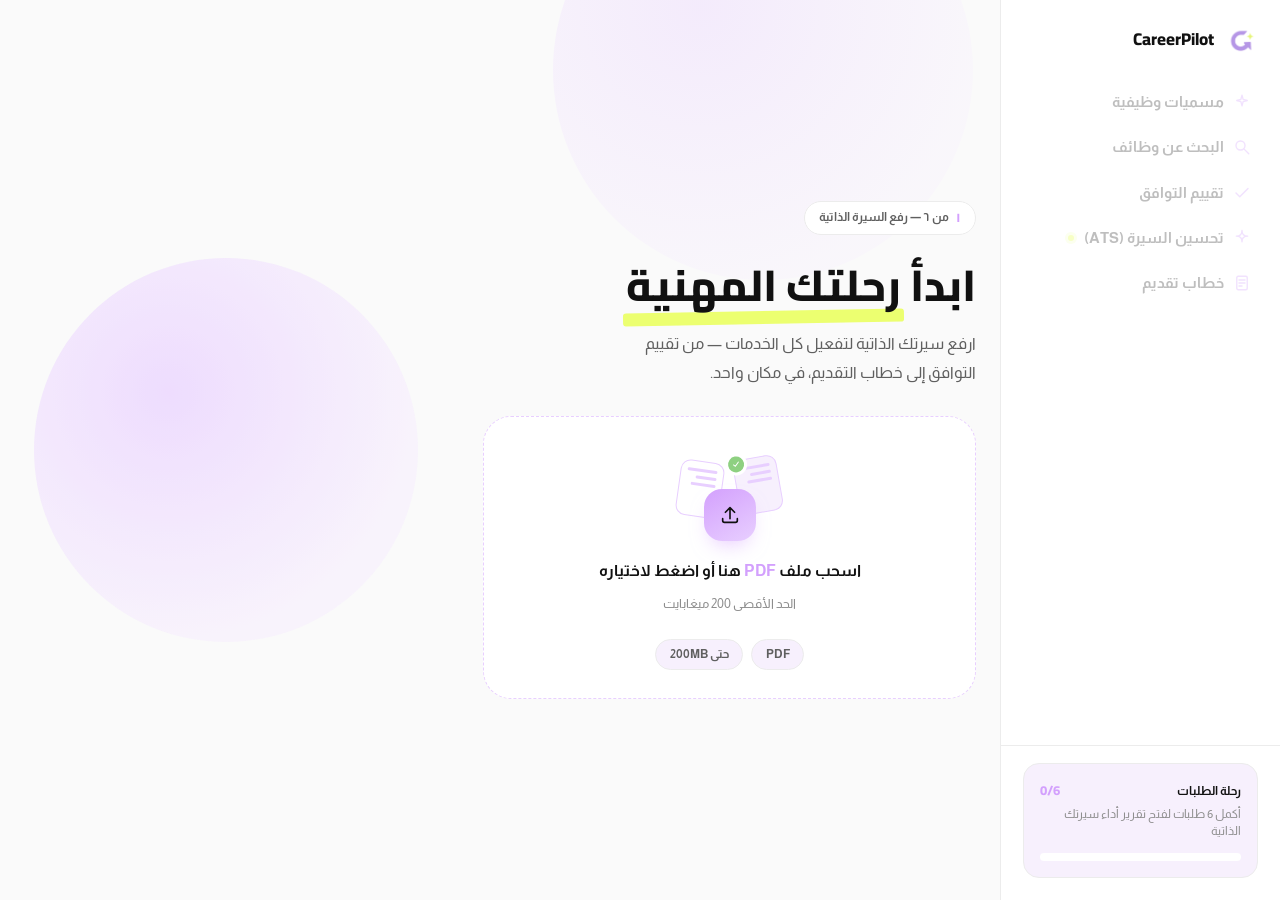
==== commit d851ee05: "Add subtle particle-drift effect inside the hero circle Pure vanilla JS + CSS, no libraries, no buil" ====
--- a/frontend/index.html
+++ b/frontend/index.html
@@ -121,6 +121,7 @@
 
           <div class="upload-hero-visual">
             <div class="upload-hero-circle">
+              <div class="hero-particles" id="heroParticles" aria-hidden="true"></div>
               <img
                 class="upload-illustration"
                 src="/assets/hero-illustration.png"
--- a/frontend/style.css
+++ b/frontend/style.css
@@ -317,6 +317,46 @@
   to { transform: translate(8px, 10px); }
 }
 
+/* طبقة جسيمات زخرفية خفيفة جداً بين خلفية الدائرة (أسفل) والرسم (أعلى) —
+   حاوية مقصوصة تماماً بحدود الدائرة (overflow:hidden + border-radius:50%
+   مطابقان لها) فلا تفلت أي نقطة خارجها مهما بلغ انجرافها الرأسي. عنصر
+   ابن لـ.upload-hero-circle عمداً — يتحرك معها تلقائياً بانجرافها الخفيف
+   القائم (heroCircleDrift) بلا أي كود إضافي. */
+.hero-particles {
+  position: absolute;
+  inset: 0;
+  z-index: 0;
+  overflow: hidden;
+  border-radius: 50%;
+  pointer-events: none;
+}
+.hero-particle {
+  position: absolute;
+  bottom: 0;
+  background: #fff;
+  border-radius: 50%;
+  opacity: 0;
+  will-change: transform, opacity;
+}
+@media (prefers-reduced-motion: no-preference) {
+  /* حماية مزدوجة عمداً: app.js لا يولّد أي عنصر جسيم أصلاً لمستخدمي
+     تقليل الحركة (صفر عبء JS)، وهذا الاستعلام حماية إضافية على مستوى
+     CSS لو أُضيف جسيم لأي سبب — نفس نمط الحماية المزدوجة المُستخدم
+     بحركات الهيرو الأخرى بهذا الملف. */
+  .hero-particle { animation: particleDrift var(--duration, 8s) ease-in-out var(--delay, 0s) infinite; }
+}
+/* المسافة الرأسية (--drift-distance) تُحسب فعلياً بالبكسل عبر JS من
+   ارتفاع الحاوية الفعلي وقت التوليد — % داخل translateY() يُحسب على
+   ارتفاع العنصر نفسه لا حاويته (مصيدة CSS معروفة)، فلا تصلح هنا لجسيم
+   بحجم 2-4px فقط. اللون النهائي/التلاشي (--peak-opacity) يُمرَّر أيضاً
+   من JS لكل جسيم على حدة عبر custom property على نفس العنصر. */
+@keyframes particleDrift {
+  0% { transform: translateY(var(--drift-distance, 300px)); opacity: 0; }
+  15% { opacity: var(--peak-opacity, 0.6); }
+  85% { opacity: var(--peak-opacity, 0.6); }
+  100% { transform: translateY(calc(var(--drift-distance, 300px) * -0.1)); opacity: 0; }
+}
+
 .upload-illustration {
   position: absolute;
   z-index: 1;
@@ -328,15 +368,21 @@
 }
 @media (prefers-reduced-motion: no-preference) {
   /* animation-delay:800ms — يبدأ الطفو فقط بعد اكتمال دخول .upload-hero-
-     visual (تأخير 300ms + مدة 500ms = 800ms)، لا يتزامنان. الحركة نفسها
-     (illustration-float) بلا أي تعديل على تعريفها — فقط توقيت بدايتها. */
+     visual (تأخير 300ms + مدة 500ms = 800ms)، لا يتزامنان. حركة واحدة
+     فقط (illustration-float) — التوقيت والمدة بلا أي تعديل. */
   .upload-illustration { animation: illustration-float 4s ease-in-out 800ms infinite; }
 }
-/* التمركز (translate -50%,-50%) مدموج بكل إطار حركة عمداً — لا يمكن ترك
-   الحركة تستبدل transform كاملاً وإلا فقدت التمركز عند كل دورة طفو. */
+/* التمركز (translate -50%,-50%) + إزاحة الطفو (translateY) + "تنفّس"
+   دقيق بالحجم (scale) — كلها مدموجة بكل إطار حركة عمداً بنفس القيمة
+   بكل خطوة: CSS يسمح بقيمة transform واحدة فقط لكل لحظة، فلا يمكن تشغيل
+   حركتين منفصلتين على نفس الخاصية بتزامن دون أن تُلغي إحداهما الأخرى
+   (نفس النمط المُستخدم أصلاً لدمج التمركز مع الطفو، مُوسَّع هنا ليشمل
+   scale أيضاً). التوقيت (4s ease-in-out) وشكل الخطوات (0%/50%/100%)
+   متطابقان أصلاً بين الطفو والتنفّس المطلوب، فدُمجا بسلاسة بلا الحاجة
+   لحركة second منفصلة. */
 @keyframes illustration-float {
-  0%, 100% { transform: translate(-50%, -50%) translateY(0); }
-  50% { transform: translate(-50%, -50%) translateY(-10px); }
+  0%, 100% { transform: translate(-50%, -50%) translateY(0) scale(1); }
+  50% { transform: translate(-50%, -50%) translateY(-10px) scale(1.025); }
 }
 /* دخول تدريجي متعاقب لعناصر الهيرو النصية عند تحميل الصفحة — opacity+
    transform فقط (خصائص compositor بحتة) عمداً، لا تُحرِّك أي خاصية تخطيط
@@ -413,6 +459,13 @@
   padding: 2.4rem 1.75rem 1.75rem;
   cursor: pointer;
   position: relative;
+  /* الحافة اليمنى تلاصق حدّ .upload-state (overflow-x:hidden) تماماً بلا
+     أي هامش (0px فرق فعلياً عند القياس) — تكبير scale() من المركز
+     الافتراضي يدفعها خارج حد القصّ فيُقصّ الحد المتقطع هناك تحديداً (علة
+     حقيقية مؤكَّدة بالقياس: 8.7px تجاوز فعلي عند hover). تثبيت نقطة
+     الأصل عند الحافة اليمنى نفسها يجعل التكبير كله جهة اليسار (فراغ
+     كافٍ هناك) فلا تلمس الحافة اليمنى حد القصّ إطلاقاً. */
+  transform-origin: right center;
   transition: border-color 200ms ease, background 200ms ease, transform 150ms ease;
 }
 /* تكبير خفيف عند المرور، وانضغاط بسيط عند الضغط — تغذية راجعة لمسية على
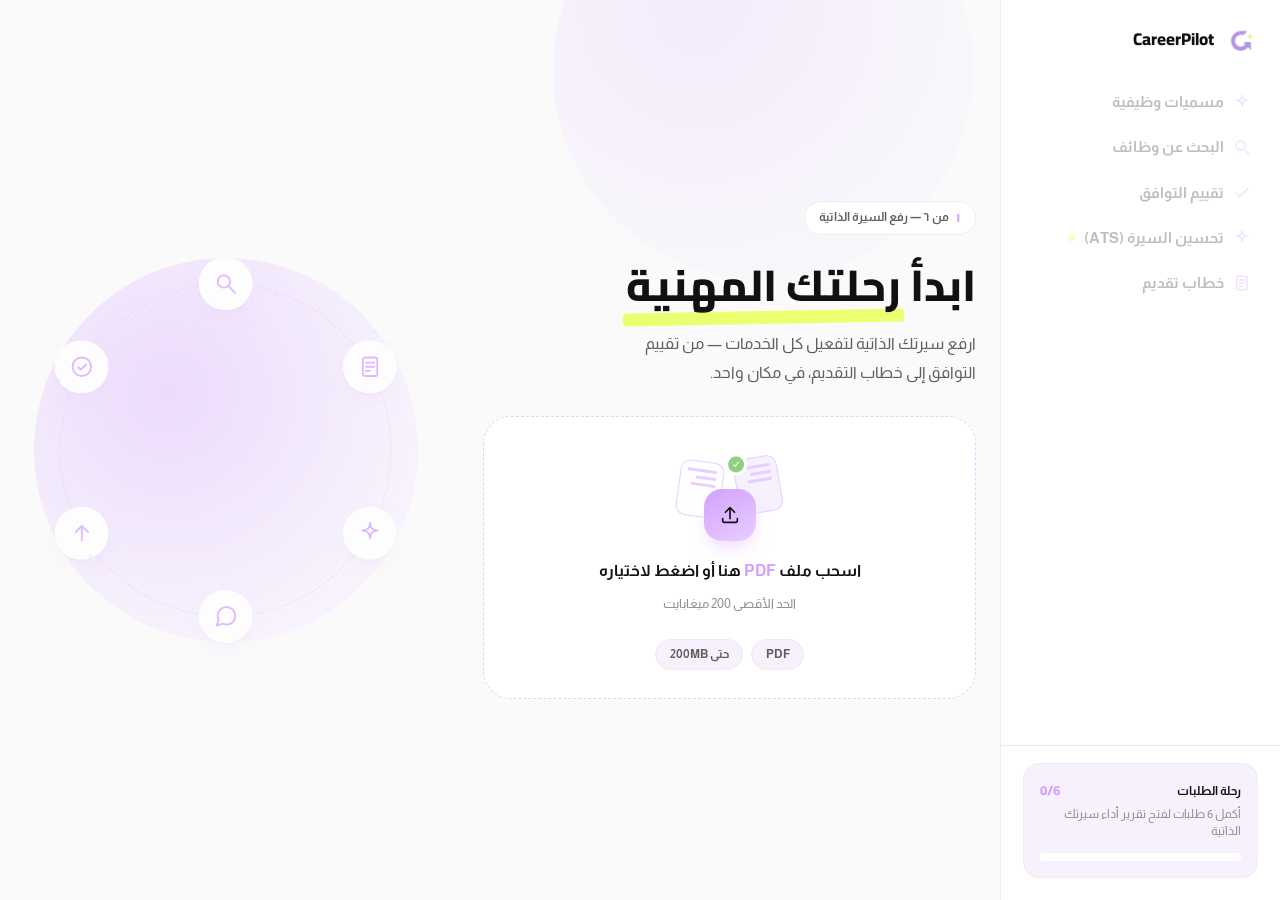
==== commit 0a1bb418: "Replace hero particle effect with a rotating orbit of icon badges Drop the JS particle system entire" ====
--- a/frontend/index.html
+++ b/frontend/index.html
@@ -121,7 +121,47 @@
 
           <div class="upload-hero-visual">
             <div class="upload-hero-circle">
-              <div class="hero-particles" id="heroParticles" aria-hidden="true"></div>
+              <!-- مدار أيقونات زخرفي (6 شارات عامة كل 60°) خلف الرسم -->
+              <div class="hero-orbit" aria-hidden="true">
+                <div class="orbit-badge" style="--a:0deg">
+                  <span class="orbit-badge-inner">
+                    <svg xmlns="http://www.w3.org/2000/svg" viewBox="0 0 24 24" fill="none" stroke="#D3A0FD" stroke-width="1.8" stroke-linecap="round" stroke-linejoin="round"><circle cx="10" cy="10" r="6"/><line x1="21" y1="21" x2="14.5" y2="14.5"/></svg>
+                  </span>
+                </div>
+                <div class="orbit-badge" style="--a:60deg">
+                  <span class="orbit-badge-inner">
+                    <svg xmlns="http://www.w3.org/2000/svg" viewBox="0 0 24 24" fill="none" stroke="#D3A0FD" stroke-width="1.8" stroke-linecap="round" stroke-linejoin="round"><rect x="5" y="3" width="14" height="18" rx="2"/><line x1="8" y1="8" x2="16" y2="8"/><line x1="8" y1="12" x2="16" y2="12"/><line x1="8" y1="16" x2="12" y2="16"/></svg>
+                  </span>
+                </div>
+                <div class="orbit-badge" style="--a:120deg">
+                  <span class="orbit-badge-inner">
+                    <svg xmlns="http://www.w3.org/2000/svg" viewBox="0 0 24 24" fill="none" stroke="#D3A0FD" stroke-width="1.8" stroke-linecap="round" stroke-linejoin="round"><path d="M12 2c0 5-2.5 7.5-7.5 7.5C9.5 9.5 12 12 12 17c0-5 2.5-7.5 7.5-7.5C14.5 9.5 12 7 12 2z"/></svg>
+                  </span>
+                </div>
+                <div class="orbit-badge" style="--a:180deg">
+                  <span class="orbit-badge-inner">
+                    <svg xmlns="http://www.w3.org/2000/svg" viewBox="0 0 24 24" fill="none" stroke="#D3A0FD" stroke-width="1.8" stroke-linecap="round" stroke-linejoin="round"><path d="M21 11.5a8.38 8.38 0 0 1-.9 3.8 8.5 8.5 0 0 1-7.6 4.7 8.38 8.38 0 0 1-3.8-.9L3 21l1.9-5.7a8.38 8.38 0 0 1-.9-3.8 8.5 8.5 0 0 1 4.7-7.6 8.38 8.38 0 0 1 3.8-.9h.5a8.48 8.48 0 0 1 8 8v.5z"/></svg>
+                  </span>
+                </div>
+                <div class="orbit-badge" style="--a:240deg">
+                  <span class="orbit-badge-inner">
+                    <svg xmlns="http://www.w3.org/2000/svg" viewBox="0 0 24 24" fill="none" stroke="#D3A0FD" stroke-width="1.8" stroke-linecap="round" stroke-linejoin="round"><path d="M12 19V5"/><path d="M6 11l6-6 6 6"/></svg>
+                  </span>
+                </div>
+                <div class="orbit-badge" style="--a:300deg">
+                  <span class="orbit-badge-inner">
+                    <svg xmlns="http://www.w3.org/2000/svg" viewBox="0 0 24 24" fill="none" stroke="#D3A0FD" stroke-width="1.8" stroke-linecap="round" stroke-linejoin="round"><circle cx="12" cy="12" r="9"/><path d="M8.5 12.5l2.3 2.3L16 10"/></svg>
+                  </span>
+                </div>
+              </div>
+              <!-- نقاط/علامات + زخرفية ثابتة قرب خط المدار -->
+              <div class="orbit-decor" aria-hidden="true">
+                <span class="d1">+</span>
+                <span class="d2">•</span>
+                <span class="d3">+</span>
+                <span class="d4">•</span>
+                <span class="d5">+</span>
+              </div>
               <img
                 class="upload-illustration"
                 src="/assets/hero-illustration.png"
--- a/frontend/style.css
+++ b/frontend/style.css
@@ -317,45 +317,95 @@
   to { transform: translate(8px, 10px); }
 }
 
-/* طبقة جسيمات زخرفية خفيفة جداً بين خلفية الدائرة (أسفل) والرسم (أعلى) —
-   حاوية مقصوصة تماماً بحدود الدائرة (overflow:hidden + border-radius:50%
-   مطابقان لها) فلا تفلت أي نقطة خارجها مهما بلغ انجرافها الرأسي. عنصر
-   ابن لـ.upload-hero-circle عمداً — يتحرك معها تلقائياً بانجرافها الخفيف
-   القائم (heroCircleDrift) بلا أي كود إضافي. */
-.hero-particles {
+/* ---------------------------------------------------------------- */
+/* مدار أيقونات زخرفي حول دائرة الهيرو — HTML/CSS بحت، دوران بطيء       */
+/* ---------------------------------------------------------------- */
+/* الحلقة والشارات ابن لـ.upload-hero-circle عمداً: نفس سياق التراص
+   (stacking context) للرسم — فتقع بينه (z-index:1) وخلفية الدائرة، ويتراكب
+   الرسم فوقها عند حوافه طبيعياً. حجمها clamp() موازٍ لحجم الدائرة بمعامل
+   1.35 تماماً (نفس نقاط انكسار vw، فتتناسب معها بأي عرض). --orbit-size
+   طول فعلي (لا %) لأن translateY(%) يُحسب على ارتفاع العنصر نفسه لا
+   حاويته (مصيدة CSS)، فنمرّر نصف القطر بالبكسل عبر calc. */
+.hero-orbit {
+  /* 1.35× حجم الدائرة (clamp موازٍ بنفس نقاط الانكسار). لكن بتخطيط
+     العمودين على سطح المكتب الدائرة تملأ ~90%+ من عرض عمودها، فلا مكان
+     لحلقة خارجية على اليسار — لذا نقصّ الحجم بـmin() ليتّسع دوماً بلا
+     تجاوز حافة القصّ (متطلب "لا يخرج بأي عرض"). الحدّ (43.5vw - 224px)
+     مُعايَر تجريبياً على مدى العرضين ليبقى أكبر شارة يسرى داخل الحدود عند
+     1280-1533، ويصل الحجم الكامل 1.35× عند الشاشات العريضة (حيث الشبكة
+     المتمركزة تترك هوامش فارغة يتّسع فيها المدار). التخطيط المكدّس
+     (≤1100px، العمود بعرض كامل) يستعيد الحجم الكامل أدناه بلا قصّ. */
+  --orbit-size: min(clamp(297px, 40.5vw, 621px), calc(43.5vw - 224px));
   position: absolute;
-  inset: 0;
+  top: 50%;
+  left: 50%;
   z-index: 0;
-  overflow: hidden;
+  width: var(--orbit-size);
+  height: var(--orbit-size);
+  border: 1.5px dashed rgba(211, 160, 253, 0.4);
   border-radius: 50%;
   pointer-events: none;
-}
-.hero-particle {
+  transform: translate(-50%, -50%);
+}
+@media (prefers-reduced-motion: no-preference) {
+  .hero-orbit { animation: orbitSpin 80s linear infinite; }
+}
+/* التمركز (translate -50%,-50%) مدموج بكل إطار عمداً — الدوران حول مركز
+   المدار نفسه (= مركز الدائرة)، بلا فقدان التمركز أثناء الدوران. */
+@keyframes orbitSpin {
+  from { transform: translate(-50%, -50%) rotate(0); }
+  to { transform: translate(-50%, -50%) rotate(360deg); }
+}
+
+/* كل شارة: نقطة ثابتة على محيط المدار عبر تحويل ثابت لكل زاوية
+   (rotate θ ثم translate للخارج ثم rotate -θ ليعود إطار الشارة معتدلاً
+   ضمن إطار المدار غير الدوّار). الزاوية --a تُمرَّر لكل شارة عبر style. */
+.orbit-badge {
   position: absolute;
-  bottom: 0;
-  background: #fff;
+  top: 50%;
+  left: 50%;
+  width: var(--badge-size, clamp(34px, 4.2vw, 56px));
+  height: var(--badge-size, clamp(34px, 4.2vw, 56px));
+  margin: calc(var(--badge-size, clamp(34px, 4.2vw, 56px)) / -2) 0 0
+          calc(var(--badge-size, clamp(34px, 4.2vw, 56px)) / -2);
+  transform: rotate(var(--a)) translateY(calc(var(--orbit-size, 460px) / -2)) rotate(calc(-1 * var(--a)));
+}
+/* الغلاف الداخلي يعكس دوران المدار تماماً (-360 بنفس المدة 80s) فتبقى
+   الأيقونة معتدلة دوماً بالإطار العالمي أثناء الدوران — دوران معاكس موحّد
+   لكل الشارات (الميلان الأولي لكل زاوية عولج بـrotate -θ الثابت أعلاه). */
+.orbit-badge-inner {
+  width: 100%;
+  height: 100%;
   border-radius: 50%;
-  opacity: 0;
-  will-change: transform, opacity;
+  background: #fff;
+  box-shadow: var(--card-shadow);
+  display: flex;
+  align-items: center;
+  justify-content: center;
 }
 @media (prefers-reduced-motion: no-preference) {
-  /* حماية مزدوجة عمداً: app.js لا يولّد أي عنصر جسيم أصلاً لمستخدمي
-     تقليل الحركة (صفر عبء JS)، وهذا الاستعلام حماية إضافية على مستوى
-     CSS لو أُضيف جسيم لأي سبب — نفس نمط الحماية المزدوجة المُستخدم
-     بحركات الهيرو الأخرى بهذا الملف. */
-  .hero-particle { animation: particleDrift var(--duration, 8s) ease-in-out var(--delay, 0s) infinite; }
-}
-/* المسافة الرأسية (--drift-distance) تُحسب فعلياً بالبكسل عبر JS من
-   ارتفاع الحاوية الفعلي وقت التوليد — % داخل translateY() يُحسب على
-   ارتفاع العنصر نفسه لا حاويته (مصيدة CSS معروفة)، فلا تصلح هنا لجسيم
-   بحجم 2-4px فقط. اللون النهائي/التلاشي (--peak-opacity) يُمرَّر أيضاً
-   من JS لكل جسيم على حدة عبر custom property على نفس العنصر. */
-@keyframes particleDrift {
-  0% { transform: translateY(var(--drift-distance, 300px)); opacity: 0; }
-  15% { opacity: var(--peak-opacity, 0.6); }
-  85% { opacity: var(--peak-opacity, 0.6); }
-  100% { transform: translateY(calc(var(--drift-distance, 300px) * -0.1)); opacity: 0; }
-}
+  .orbit-badge-inner { animation: badgeCounterSpin 80s linear infinite; }
+}
+@keyframes badgeCounterSpin {
+  from { transform: rotate(0); }
+  to { transform: rotate(-360deg); }
+}
+.orbit-badge-inner svg { width: 46%; height: 46%; }
+
+/* نقاط/علامات + زخرفية ثابتة (لا تدور) قرب خط المدار، خافتة جداً. */
+.orbit-decor { position: absolute; inset: 0; z-index: 0; pointer-events: none; }
+.orbit-decor span {
+  position: absolute;
+  color: var(--primary);
+  opacity: 0.35;
+  font-size: 0.7rem;
+  line-height: 1;
+}
+.orbit-decor .d1 { top: 8%; left: 62%; }
+.orbit-decor .d2 { top: 30%; left: 6%; }
+.orbit-decor .d3 { top: 76%; left: 14%; }
+.orbit-decor .d4 { top: 88%; left: 70%; }
+.orbit-decor .d5 { top: 18%; left: 88%; font-size: 0.55rem; }
 
 .upload-illustration {
   position: absolute;
@@ -957,6 +1007,11 @@
    بصرياً بلا حاجة لتغيير ترتيب HTML الدلالي)، بحجم معتدل ومركزي، بلا أي
    قصّ في أي نقطة توقف. */
 @media (max-width: 1100px) {
+  /* بالتخطيط المكدّس قد يتجاوز المحتوى ارتفاع .upload-state؛ توسيطه
+     الرأسي (align-items:center) كان يدفع أعلاه (حيث المدار) فوق حافة
+     الحاوية فيُقصّ. المحاذاة للأعلى تجعله يتدفق للأسفل ويُمرَّر بدل
+     القصّ العلوي (علة حقيقية عند 1024: visual_top=-45). */
+  .upload-state { align-items: flex-start; }
   .upload-hero-grid { flex-direction: column-reverse; gap: 2rem; }
   .upload-hero-text,
   .upload-hero-visual { flex: 0 0 auto; max-width: 100%; width: 100%; }
@@ -966,6 +1021,21 @@
      (margin:auto لا justify-content هنا لأن .upload-hero-visual صار
      بعرض 100% بعد التكديس). */
   .upload-hero-circle { width: clamp(200px, 40vw, 300px); margin: 0 auto; }
+  /* التخطيط المكدّس: العمود بعرض كامل، فمكان وافر للحلقة الخارجية كاملة —
+     نلغي قصّ العمودين (min() أعلاه غير مناسب هنا) ونستعيد 1.35× حجم دائرة
+     الجوال الأصغر clamp(200,40vw,300) = clamp(270,54vw,405). */
+  .hero-orbit { --orbit-size: clamp(270px, 54vw, 405px); }
+  /* الدائرة تقع أعلى المحتوى المكدّس، والمدار يتجاوزها لأعلى/أسفل — نضيف
+     حشواً رأسياً للعمود يساوي مقدار التجاوز ((المدار-الدائرة)/2 + نصف قطر
+     الشارة + هامش) فيبقى المدار داخل صندوق .upload-state (وإلا قُصّ من
+     الأعلى، تجاوز حقيقي اكتُشف بقياس y=-35 عند 1024). يتحجّم تلقائياً مع
+     الأحجام. */
+  .upload-hero-visual {
+    padding-block: calc(
+      (clamp(270px, 54vw, 405px) - clamp(200px, 40vw, 300px)) / 2
+      + clamp(34px, 4.2vw, 56px) / 2 + 8px
+    );
+  }
   .dropzone { max-width: 480px; margin: 0 auto; }
 }
 
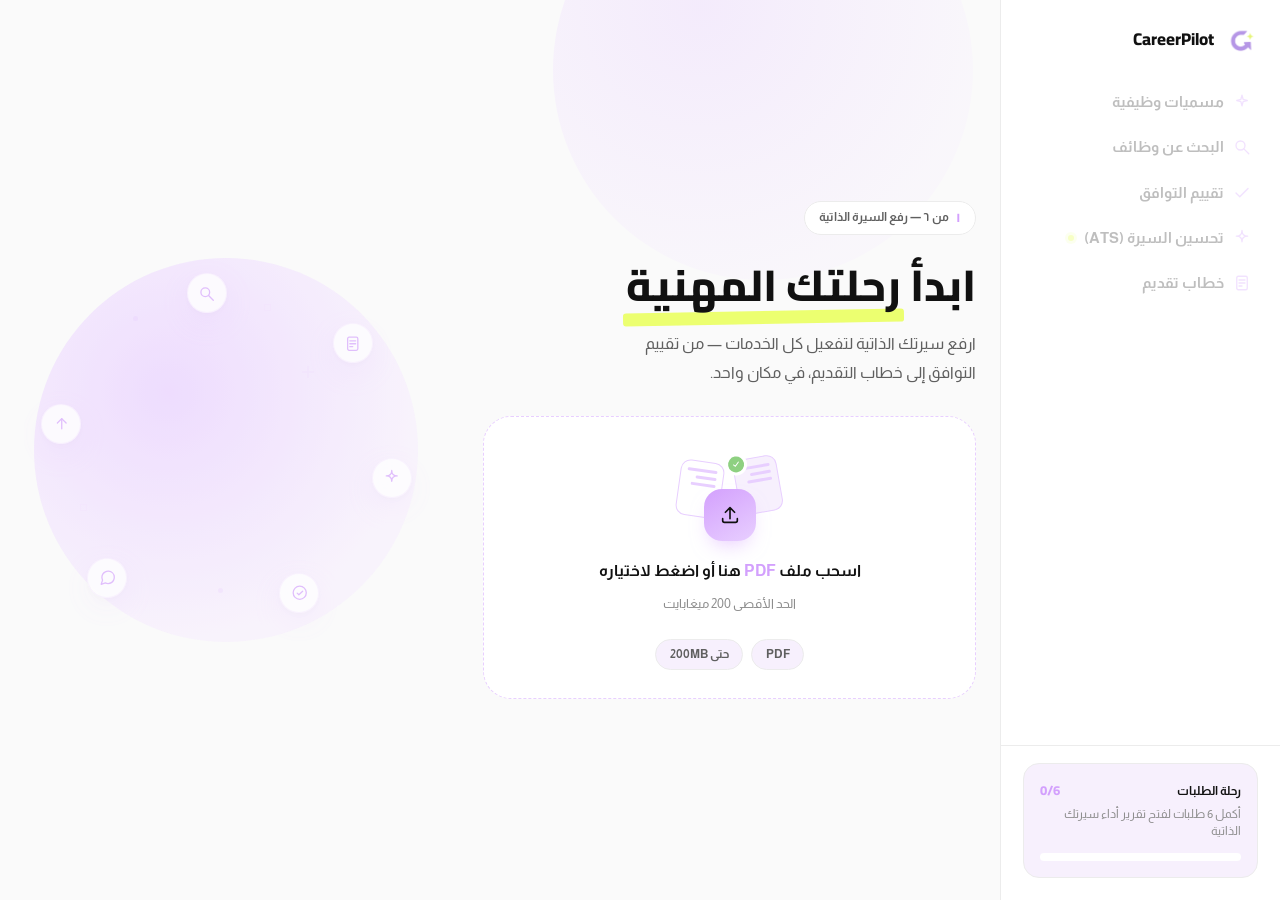
==== commit 376cdcc2: "Replace orbit badges with organic scattered glassmorphism icon badges Swap the rotating orbit ring f" ====
--- a/frontend/index.html
+++ b/frontend/index.html
@@ -121,46 +121,32 @@
 
           <div class="upload-hero-visual">
             <div class="upload-hero-circle">
-              <!-- مدار أيقونات زخرفي (6 شارات عامة كل 60°) خلف الرسم -->
-              <div class="hero-orbit" aria-hidden="true">
-                <div class="orbit-badge" style="--a:0deg">
-                  <span class="orbit-badge-inner">
-                    <svg xmlns="http://www.w3.org/2000/svg" viewBox="0 0 24 24" fill="none" stroke="#D3A0FD" stroke-width="1.8" stroke-linecap="round" stroke-linejoin="round"><circle cx="10" cy="10" r="6"/><line x1="21" y1="21" x2="14.5" y2="14.5"/></svg>
-                  </span>
-                </div>
-                <div class="orbit-badge" style="--a:60deg">
-                  <span class="orbit-badge-inner">
-                    <svg xmlns="http://www.w3.org/2000/svg" viewBox="0 0 24 24" fill="none" stroke="#D3A0FD" stroke-width="1.8" stroke-linecap="round" stroke-linejoin="round"><rect x="5" y="3" width="14" height="18" rx="2"/><line x1="8" y1="8" x2="16" y2="8"/><line x1="8" y1="12" x2="16" y2="12"/><line x1="8" y1="16" x2="12" y2="16"/></svg>
-                  </span>
-                </div>
-                <div class="orbit-badge" style="--a:120deg">
-                  <span class="orbit-badge-inner">
-                    <svg xmlns="http://www.w3.org/2000/svg" viewBox="0 0 24 24" fill="none" stroke="#D3A0FD" stroke-width="1.8" stroke-linecap="round" stroke-linejoin="round"><path d="M12 2c0 5-2.5 7.5-7.5 7.5C9.5 9.5 12 12 12 17c0-5 2.5-7.5 7.5-7.5C14.5 9.5 12 7 12 2z"/></svg>
-                  </span>
-                </div>
-                <div class="orbit-badge" style="--a:180deg">
-                  <span class="orbit-badge-inner">
-                    <svg xmlns="http://www.w3.org/2000/svg" viewBox="0 0 24 24" fill="none" stroke="#D3A0FD" stroke-width="1.8" stroke-linecap="round" stroke-linejoin="round"><path d="M21 11.5a8.38 8.38 0 0 1-.9 3.8 8.5 8.5 0 0 1-7.6 4.7 8.38 8.38 0 0 1-3.8-.9L3 21l1.9-5.7a8.38 8.38 0 0 1-.9-3.8 8.5 8.5 0 0 1 4.7-7.6 8.38 8.38 0 0 1 3.8-.9h.5a8.48 8.48 0 0 1 8 8v.5z"/></svg>
-                  </span>
-                </div>
-                <div class="orbit-badge" style="--a:240deg">
-                  <span class="orbit-badge-inner">
-                    <svg xmlns="http://www.w3.org/2000/svg" viewBox="0 0 24 24" fill="none" stroke="#D3A0FD" stroke-width="1.8" stroke-linecap="round" stroke-linejoin="round"><path d="M12 19V5"/><path d="M6 11l6-6 6 6"/></svg>
-                  </span>
-                </div>
-                <div class="orbit-badge" style="--a:300deg">
-                  <span class="orbit-badge-inner">
-                    <svg xmlns="http://www.w3.org/2000/svg" viewBox="0 0 24 24" fill="none" stroke="#D3A0FD" stroke-width="1.8" stroke-linecap="round" stroke-linejoin="round"><circle cx="12" cy="12" r="9"/><path d="M8.5 12.5l2.3 2.3L16 10"/></svg>
-                  </span>
-                </div>
-              </div>
-              <!-- نقاط/علامات + زخرفية ثابتة قرب خط المدار -->
-              <div class="orbit-decor" aria-hidden="true">
-                <span class="d1">+</span>
-                <span class="d2">•</span>
-                <span class="d3">+</span>
-                <span class="d4">•</span>
-                <span class="d5">+</span>
+              <!-- شارات أيقونات عامة متناثرة عضوياً خلف الرسم (لا مدار/خطوط) -->
+              <div class="partner-area" aria-hidden="true">
+                <span class="partner-logo icon-search">
+                  <svg xmlns="http://www.w3.org/2000/svg" viewBox="0 0 24 24" fill="none" stroke="#D3A0FD" stroke-width="1.8" stroke-linecap="round" stroke-linejoin="round"><circle cx="10" cy="10" r="6"/><line x1="21" y1="21" x2="14.5" y2="14.5"/></svg>
+                </span>
+                <span class="partner-logo icon-resume">
+                  <svg xmlns="http://www.w3.org/2000/svg" viewBox="0 0 24 24" fill="none" stroke="#D3A0FD" stroke-width="1.8" stroke-linecap="round" stroke-linejoin="round"><rect x="5" y="3" width="14" height="18" rx="2"/><line x1="8" y1="8" x2="16" y2="8"/><line x1="8" y1="12" x2="16" y2="12"/><line x1="8" y1="16" x2="12" y2="16"/></svg>
+                </span>
+                <span class="partner-logo icon-star">
+                  <svg xmlns="http://www.w3.org/2000/svg" viewBox="0 0 24 24" fill="none" stroke="#D3A0FD" stroke-width="1.8" stroke-linecap="round" stroke-linejoin="round"><path d="M12 2c0 5-2.5 7.5-7.5 7.5C9.5 9.5 12 12 12 17c0-5 2.5-7.5 7.5-7.5C14.5 9.5 12 7 12 2z"/></svg>
+                </span>
+                <span class="partner-logo icon-chat">
+                  <svg xmlns="http://www.w3.org/2000/svg" viewBox="0 0 24 24" fill="none" stroke="#D3A0FD" stroke-width="1.8" stroke-linecap="round" stroke-linejoin="round"><path d="M21 11.5a8.38 8.38 0 0 1-.9 3.8 8.5 8.5 0 0 1-7.6 4.7 8.38 8.38 0 0 1-3.8-.9L3 21l1.9-5.7a8.38 8.38 0 0 1-.9-3.8 8.5 8.5 0 0 1 4.7-7.6 8.38 8.38 0 0 1 3.8-.9h.5a8.48 8.48 0 0 1 8 8v.5z"/></svg>
+                </span>
+                <span class="partner-logo icon-growth">
+                  <svg xmlns="http://www.w3.org/2000/svg" viewBox="0 0 24 24" fill="none" stroke="#D3A0FD" stroke-width="1.8" stroke-linecap="round" stroke-linejoin="round"><path d="M12 19V5"/><path d="M6 11l6-6 6 6"/></svg>
+                </span>
+                <span class="partner-logo icon-submitted">
+                  <svg xmlns="http://www.w3.org/2000/svg" viewBox="0 0 24 24" fill="none" stroke="#D3A0FD" stroke-width="1.8" stroke-linecap="round" stroke-linejoin="round"><circle cx="12" cy="12" r="9"/><path d="M8.5 12.5l2.3 2.3L16 10"/></svg>
+                </span>
+                <!-- أشكال زخرفية دقيقة متناثرة -->
+                <span class="dot" style="top:15%; left:26%"></span>
+                <span class="square" style="top:64%; left:12%"></span>
+                <span class="sparkle" style="top:28%; left:70%"></span>
+                <span class="dot" style="top:86%; left:48%"></span>
+                <span class="square" style="top:12%; left:60%"></span>
               </div>
               <img
                 class="upload-illustration"
--- a/frontend/style.css
+++ b/frontend/style.css
@@ -318,94 +318,77 @@
 }
 
 /* ---------------------------------------------------------------- */
-/* مدار أيقونات زخرفي حول دائرة الهيرو — HTML/CSS بحت، دوران بطيء       */
-/* ---------------------------------------------------------------- */
-/* الحلقة والشارات ابن لـ.upload-hero-circle عمداً: نفس سياق التراص
-   (stacking context) للرسم — فتقع بينه (z-index:1) وخلفية الدائرة، ويتراكب
-   الرسم فوقها عند حوافه طبيعياً. حجمها clamp() موازٍ لحجم الدائرة بمعامل
-   1.35 تماماً (نفس نقاط انكسار vw، فتتناسب معها بأي عرض). --orbit-size
-   طول فعلي (لا %) لأن translateY(%) يُحسب على ارتفاع العنصر نفسه لا
-   حاويته (مصيدة CSS)، فنمرّر نصف القطر بالبكسل عبر calc. */
-.hero-orbit {
-  /* 1.35× حجم الدائرة (clamp موازٍ بنفس نقاط الانكسار). لكن بتخطيط
-     العمودين على سطح المكتب الدائرة تملأ ~90%+ من عرض عمودها، فلا مكان
-     لحلقة خارجية على اليسار — لذا نقصّ الحجم بـmin() ليتّسع دوماً بلا
-     تجاوز حافة القصّ (متطلب "لا يخرج بأي عرض"). الحدّ (43.5vw - 224px)
-     مُعايَر تجريبياً على مدى العرضين ليبقى أكبر شارة يسرى داخل الحدود عند
-     1280-1533، ويصل الحجم الكامل 1.35× عند الشاشات العريضة (حيث الشبكة
-     المتمركزة تترك هوامش فارغة يتّسع فيها المدار). التخطيط المكدّس
-     (≤1100px، العمود بعرض كامل) يستعيد الحجم الكامل أدناه بلا قصّ. */
-  --orbit-size: min(clamp(297px, 40.5vw, 621px), calc(43.5vw - 224px));
+/* شارات أيقونات عامة متناثرة عضوياً حول تكوين الهيرو — HTML/CSS بحت    */
+/* ---------------------------------------------------------------- */
+/* .partner-area ابن لـ.upload-hero-circle عمداً: نفس سياق التراص للرسم
+   (stacking context عبر opacity على الدائرة)، فالشارات (z-index:0) تقع
+   بين خلفية الدائرة والرسم (z-index:1)، ويتراكب الرسم فوق ما يقترب من
+   حوافه طبيعياً. inset:0 = صندوق الدائرة تماماً، فمواضع %top/%left تتحجّم
+   تلقائياً مع الدائرة (clamp) بلا حساب إضافي. */
+.partner-area { position: absolute; inset: 0; z-index: 0; pointer-events: none; }
+
+.partner-logo {
   position: absolute;
-  top: 50%;
-  left: 50%;
-  z-index: 0;
-  width: var(--orbit-size);
-  height: var(--orbit-size);
-  border: 1.5px dashed rgba(211, 160, 253, 0.4);
+  width: var(--badge, clamp(30px, 3.4vw, 40px));
+  height: var(--badge, clamp(30px, 3.4vw, 40px));
+  display: flex;
+  align-items: center;
+  justify-content: center;
   border-radius: 50%;
-  pointer-events: none;
-  transform: translate(-50%, -50%);
-}
+  background: rgba(255, 255, 255, 0.82);
+  border: 1px solid rgba(211, 160, 253, 0.15);
+  backdrop-filter: blur(12px);
+  -webkit-backdrop-filter: blur(12px);
+  box-shadow: 0 10px 30px rgba(211, 160, 253, 0.12), 0 2px 8px rgba(0, 0, 0, 0.03);
+}
+.partner-logo svg { width: 46%; height: 46%; opacity: 0.95; }
+
 @media (prefers-reduced-motion: no-preference) {
-  .hero-orbit { animation: orbitSpin 80s linear infinite; }
-}
-/* التمركز (translate -50%,-50%) مدموج بكل إطار عمداً — الدوران حول مركز
-   المدار نفسه (= مركز الدائرة)، بلا فقدان التمركز أثناء الدوران. */
-@keyframes orbitSpin {
-  from { transform: translate(-50%, -50%) rotate(0); }
-  to { transform: translate(-50%, -50%) rotate(360deg); }
-}
-
-/* كل شارة: نقطة ثابتة على محيط المدار عبر تحويل ثابت لكل زاوية
-   (rotate θ ثم translate للخارج ثم rotate -θ ليعود إطار الشارة معتدلاً
-   ضمن إطار المدار غير الدوّار). الزاوية --a تُمرَّر لكل شارة عبر style. */
-.orbit-badge {
-  position: absolute;
-  top: 50%;
-  left: 50%;
-  width: var(--badge-size, clamp(34px, 4.2vw, 56px));
-  height: var(--badge-size, clamp(34px, 4.2vw, 56px));
-  margin: calc(var(--badge-size, clamp(34px, 4.2vw, 56px)) / -2) 0 0
-          calc(var(--badge-size, clamp(34px, 4.2vw, 56px)) / -2);
-  transform: rotate(var(--a)) translateY(calc(var(--orbit-size, 460px) / -2)) rotate(calc(-1 * var(--a)));
-}
-/* الغلاف الداخلي يعكس دوران المدار تماماً (-360 بنفس المدة 80s) فتبقى
-   الأيقونة معتدلة دوماً بالإطار العالمي أثناء الدوران — دوران معاكس موحّد
-   لكل الشارات (الميلان الأولي لكل زاوية عولج بـrotate -θ الثابت أعلاه). */
-.orbit-badge-inner {
-  width: 100%;
-  height: 100%;
-  border-radius: 50%;
-  background: #fff;
-  box-shadow: var(--card-shadow);
-  display: flex;
-  align-items: center;
-  justify-content: center;
-}
+  .partner-logo { animation: partnerFloat 8s ease-in-out infinite; }
+  /* مدد/تأخيرات مختلفة لكل شارة عبر nth-child — طفو عضوي غير متزامن بدل
+     تحرّك الكل معاً بنفس اللحظة. */
+  .partner-logo:nth-child(1) { animation-duration: 8.5s; animation-delay: -0.4s; }
+  .partner-logo:nth-child(2) { animation-duration: 7.5s; animation-delay: -2.1s; }
+  .partner-logo:nth-child(3) { animation-duration: 9.5s; animation-delay: -1.2s; }
+  .partner-logo:nth-child(4) { animation-duration: 8s;   animation-delay: -3.4s; }
+  .partner-logo:nth-child(5) { animation-duration: 10s;  animation-delay: -0.9s; }
+  .partner-logo:nth-child(6) { animation-duration: 7s;   animation-delay: -2.7s; }
+}
+@keyframes partnerFloat {
+  0%, 100% { transform: translate(0, 0) rotate(0deg); }
+  25% { transform: translate(-4px, -6px) rotate(-2deg); }
+  50% { transform: translate(3px, -11px) rotate(2deg); }
+  75% { transform: translate(-2px, -5px) rotate(-1deg); }
+}
+
+/* مواضع متناثرة غير متماثلة حول المحيط (بعضها قرب الرسم، بعضها أبعد قرب
+   حافة الدائرة) — لا حلقة، لا خطوط، فراغ سخي بينها. مُعايَرة على تكوين
+   هذا الموقع الفعلي (الرسم يشغل الوسط ~15-85%)، فالشارات بالمنطقة
+   الطرفية المرئية حوله. */
+.partner-logo.icon-search    { top: 4%;  left: 40%; }
+.partner-logo.icon-resume    { top: 17%; left: 78%; }
+.partner-logo.icon-star      { top: 52%; left: 88%; }
+.partner-logo.icon-chat      { top: 78%; left: 14%; }
+.partner-logo.icon-growth    { top: 38%; left: 2%;  }
+.partner-logo.icon-submitted { top: 82%; left: 64%; }
+
+/* أشكال زخرفية دقيقة جداً */
+.dot, .square, .sparkle { position: absolute; opacity: 0.18; }
 @media (prefers-reduced-motion: no-preference) {
-  .orbit-badge-inner { animation: badgeCounterSpin 80s linear infinite; }
-}
-@keyframes badgeCounterSpin {
-  from { transform: rotate(0); }
-  to { transform: rotate(-360deg); }
-}
-.orbit-badge-inner svg { width: 46%; height: 46%; }
-
-/* نقاط/علامات + زخرفية ثابتة (لا تدور) قرب خط المدار، خافتة جداً. */
-.orbit-decor { position: absolute; inset: 0; z-index: 0; pointer-events: none; }
-.orbit-decor span {
-  position: absolute;
-  color: var(--primary);
-  opacity: 0.35;
-  font-size: 0.7rem;
-  line-height: 1;
-}
-.orbit-decor .d1 { top: 8%; left: 62%; }
-.orbit-decor .d2 { top: 30%; left: 6%; }
-.orbit-decor .d3 { top: 76%; left: 14%; }
-.orbit-decor .d4 { top: 88%; left: 70%; }
-.orbit-decor .d5 { top: 18%; left: 88%; font-size: 0.55rem; }
+  .dot, .square, .sparkle { animation: floatSlow 12s ease-in-out infinite; }
+  .square { animation-delay: -4s; }
+  .sparkle { animation-delay: -7s; }
+}
+.dot { width: 5px; height: 5px; background: #D3A0FD; border-radius: 50%; }
+.square { width: 7px; height: 7px; border: 1px solid rgba(211, 160, 253, 0.35); }
+.sparkle { width: 12px; height: 12px; }
+.sparkle::before, .sparkle::after { content: ""; position: absolute; background: #D3A0FD; opacity: 0.35; }
+.sparkle::before { width: 2px; height: 12px; left: 5px; }
+.sparkle::after { width: 12px; height: 2px; top: 5px; }
+@keyframes floatSlow {
+  0%, 100% { transform: translateY(0); }
+  50% { transform: translateY(-10px); }
+}
 
 .upload-illustration {
   position: absolute;
@@ -1021,21 +1004,6 @@
      (margin:auto لا justify-content هنا لأن .upload-hero-visual صار
      بعرض 100% بعد التكديس). */
   .upload-hero-circle { width: clamp(200px, 40vw, 300px); margin: 0 auto; }
-  /* التخطيط المكدّس: العمود بعرض كامل، فمكان وافر للحلقة الخارجية كاملة —
-     نلغي قصّ العمودين (min() أعلاه غير مناسب هنا) ونستعيد 1.35× حجم دائرة
-     الجوال الأصغر clamp(200,40vw,300) = clamp(270,54vw,405). */
-  .hero-orbit { --orbit-size: clamp(270px, 54vw, 405px); }
-  /* الدائرة تقع أعلى المحتوى المكدّس، والمدار يتجاوزها لأعلى/أسفل — نضيف
-     حشواً رأسياً للعمود يساوي مقدار التجاوز ((المدار-الدائرة)/2 + نصف قطر
-     الشارة + هامش) فيبقى المدار داخل صندوق .upload-state (وإلا قُصّ من
-     الأعلى، تجاوز حقيقي اكتُشف بقياس y=-35 عند 1024). يتحجّم تلقائياً مع
-     الأحجام. */
-  .upload-hero-visual {
-    padding-block: calc(
-      (clamp(270px, 54vw, 405px) - clamp(200px, 40vw, 300px)) / 2
-      + clamp(34px, 4.2vw, 56px) / 2 + 8px
-    );
-  }
   .dropzone { max-width: 480px; margin: 0 auto; }
 }
 
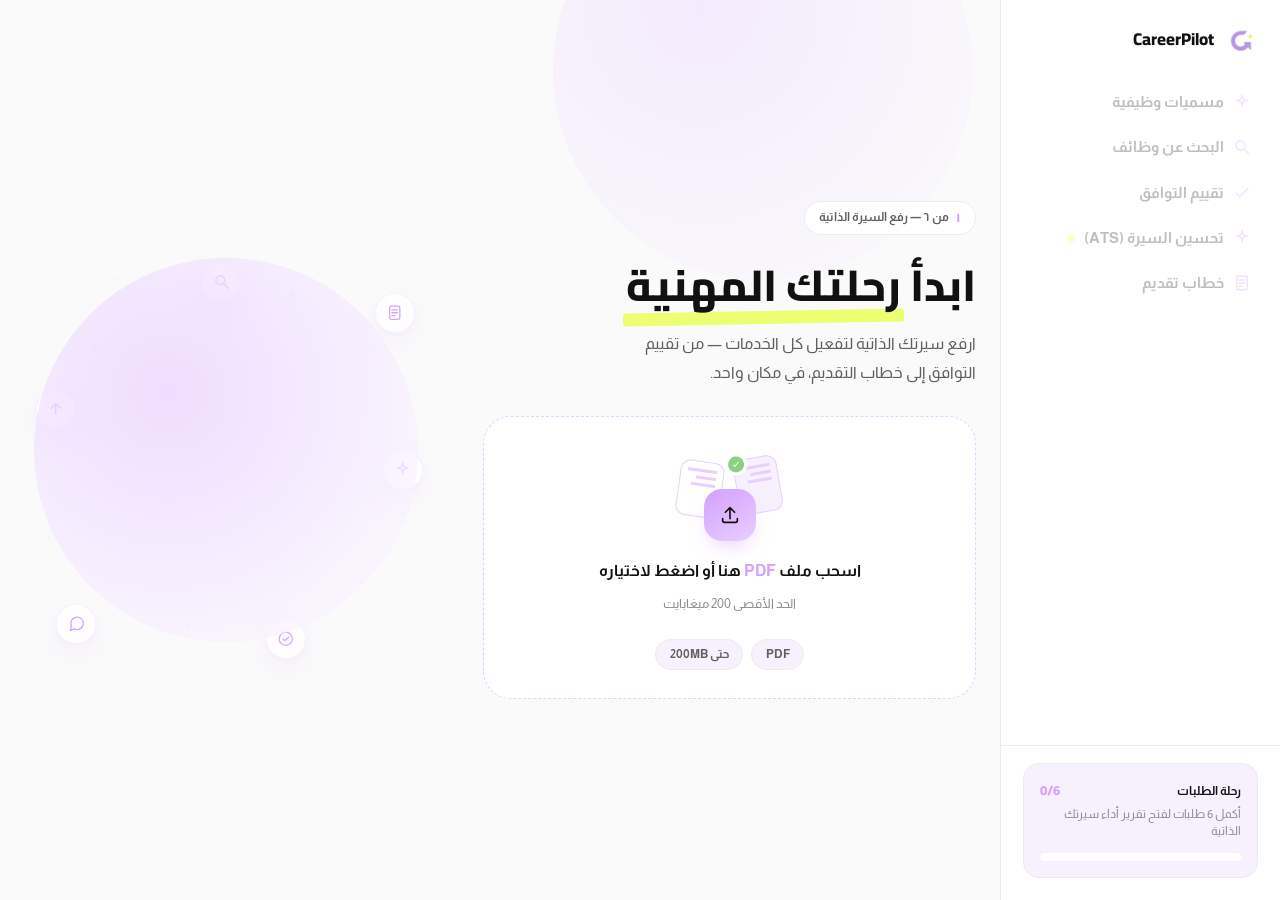
==== commit c03eb1be: "Free scattered icon badges from the circle's boundary into the wider column Root cause: .partner-are" ====
--- a/frontend/index.html
+++ b/frontend/index.html
@@ -120,34 +120,36 @@
           </div>
 
           <div class="upload-hero-visual">
+            <!-- شارات أيقونات عامة متناثرة عضوياً — عنصر شقيق للدائرة يغطي
+                 عمود الرسم كاملاً (لا محصورة داخل حدود الدائرة نفسها)، حتى
+                 يتسنى لبعض الشارات الجلوس فعلياً خارج محيط الدائرة. -->
+            <div class="partner-area" aria-hidden="true">
+              <span class="partner-logo icon-search">
+                <svg xmlns="http://www.w3.org/2000/svg" viewBox="0 0 24 24" fill="none" stroke="#D3A0FD" stroke-width="1.8" stroke-linecap="round" stroke-linejoin="round"><circle cx="10" cy="10" r="6"/><line x1="21" y1="21" x2="14.5" y2="14.5"/></svg>
+              </span>
+              <span class="partner-logo icon-resume">
+                <svg xmlns="http://www.w3.org/2000/svg" viewBox="0 0 24 24" fill="none" stroke="#D3A0FD" stroke-width="1.8" stroke-linecap="round" stroke-linejoin="round"><rect x="5" y="3" width="14" height="18" rx="2"/><line x1="8" y1="8" x2="16" y2="8"/><line x1="8" y1="12" x2="16" y2="12"/><line x1="8" y1="16" x2="12" y2="16"/></svg>
+              </span>
+              <span class="partner-logo icon-star">
+                <svg xmlns="http://www.w3.org/2000/svg" viewBox="0 0 24 24" fill="none" stroke="#D3A0FD" stroke-width="1.8" stroke-linecap="round" stroke-linejoin="round"><path d="M12 2c0 5-2.5 7.5-7.5 7.5C9.5 9.5 12 12 12 17c0-5 2.5-7.5 7.5-7.5C14.5 9.5 12 7 12 2z"/></svg>
+              </span>
+              <span class="partner-logo icon-chat">
+                <svg xmlns="http://www.w3.org/2000/svg" viewBox="0 0 24 24" fill="none" stroke="#D3A0FD" stroke-width="1.8" stroke-linecap="round" stroke-linejoin="round"><path d="M21 11.5a8.38 8.38 0 0 1-.9 3.8 8.5 8.5 0 0 1-7.6 4.7 8.38 8.38 0 0 1-3.8-.9L3 21l1.9-5.7a8.38 8.38 0 0 1-.9-3.8 8.5 8.5 0 0 1 4.7-7.6 8.38 8.38 0 0 1 3.8-.9h.5a8.48 8.48 0 0 1 8 8v.5z"/></svg>
+              </span>
+              <span class="partner-logo icon-growth">
+                <svg xmlns="http://www.w3.org/2000/svg" viewBox="0 0 24 24" fill="none" stroke="#D3A0FD" stroke-width="1.8" stroke-linecap="round" stroke-linejoin="round"><path d="M12 19V5"/><path d="M6 11l6-6 6 6"/></svg>
+              </span>
+              <span class="partner-logo icon-submitted">
+                <svg xmlns="http://www.w3.org/2000/svg" viewBox="0 0 24 24" fill="none" stroke="#D3A0FD" stroke-width="1.8" stroke-linecap="round" stroke-linejoin="round"><circle cx="12" cy="12" r="9"/><path d="M8.5 12.5l2.3 2.3L16 10"/></svg>
+              </span>
+              <!-- أشكال زخرفية دقيقة متناثرة -->
+              <span class="dot" style="top:9%; left:66%"></span>
+              <span class="square" style="top:72%; left:6%"></span>
+              <span class="sparkle" style="top:22%; left:16%"></span>
+              <span class="dot" style="top:95%; left:40%"></span>
+              <span class="square" style="top:5%; left:22%"></span>
+            </div>
             <div class="upload-hero-circle">
-              <!-- شارات أيقونات عامة متناثرة عضوياً خلف الرسم (لا مدار/خطوط) -->
-              <div class="partner-area" aria-hidden="true">
-                <span class="partner-logo icon-search">
-                  <svg xmlns="http://www.w3.org/2000/svg" viewBox="0 0 24 24" fill="none" stroke="#D3A0FD" stroke-width="1.8" stroke-linecap="round" stroke-linejoin="round"><circle cx="10" cy="10" r="6"/><line x1="21" y1="21" x2="14.5" y2="14.5"/></svg>
-                </span>
-                <span class="partner-logo icon-resume">
-                  <svg xmlns="http://www.w3.org/2000/svg" viewBox="0 0 24 24" fill="none" stroke="#D3A0FD" stroke-width="1.8" stroke-linecap="round" stroke-linejoin="round"><rect x="5" y="3" width="14" height="18" rx="2"/><line x1="8" y1="8" x2="16" y2="8"/><line x1="8" y1="12" x2="16" y2="12"/><line x1="8" y1="16" x2="12" y2="16"/></svg>
-                </span>
-                <span class="partner-logo icon-star">
-                  <svg xmlns="http://www.w3.org/2000/svg" viewBox="0 0 24 24" fill="none" stroke="#D3A0FD" stroke-width="1.8" stroke-linecap="round" stroke-linejoin="round"><path d="M12 2c0 5-2.5 7.5-7.5 7.5C9.5 9.5 12 12 12 17c0-5 2.5-7.5 7.5-7.5C14.5 9.5 12 7 12 2z"/></svg>
-                </span>
-                <span class="partner-logo icon-chat">
-                  <svg xmlns="http://www.w3.org/2000/svg" viewBox="0 0 24 24" fill="none" stroke="#D3A0FD" stroke-width="1.8" stroke-linecap="round" stroke-linejoin="round"><path d="M21 11.5a8.38 8.38 0 0 1-.9 3.8 8.5 8.5 0 0 1-7.6 4.7 8.38 8.38 0 0 1-3.8-.9L3 21l1.9-5.7a8.38 8.38 0 0 1-.9-3.8 8.5 8.5 0 0 1 4.7-7.6 8.38 8.38 0 0 1 3.8-.9h.5a8.48 8.48 0 0 1 8 8v.5z"/></svg>
-                </span>
-                <span class="partner-logo icon-growth">
-                  <svg xmlns="http://www.w3.org/2000/svg" viewBox="0 0 24 24" fill="none" stroke="#D3A0FD" stroke-width="1.8" stroke-linecap="round" stroke-linejoin="round"><path d="M12 19V5"/><path d="M6 11l6-6 6 6"/></svg>
-                </span>
-                <span class="partner-logo icon-submitted">
-                  <svg xmlns="http://www.w3.org/2000/svg" viewBox="0 0 24 24" fill="none" stroke="#D3A0FD" stroke-width="1.8" stroke-linecap="round" stroke-linejoin="round"><circle cx="12" cy="12" r="9"/><path d="M8.5 12.5l2.3 2.3L16 10"/></svg>
-                </span>
-                <!-- أشكال زخرفية دقيقة متناثرة -->
-                <span class="dot" style="top:15%; left:26%"></span>
-                <span class="square" style="top:64%; left:12%"></span>
-                <span class="sparkle" style="top:28%; left:70%"></span>
-                <span class="dot" style="top:86%; left:48%"></span>
-                <span class="square" style="top:12%; left:60%"></span>
-              </div>
               <img
                 class="upload-illustration"
                 src="/assets/hero-illustration.png"
--- a/frontend/style.css
+++ b/frontend/style.css
@@ -289,6 +289,9 @@
   display: flex;
   align-items: center;
   justify-content: center;
+  /* موضع الأصل الآن لـ.partner-area — عمود الرسم كاملاً، لا الدائرة
+     وحدها، فتتّسع مساحة التناثر خارج محيط الدائرة (طلب صريح). */
+  position: relative;
 }
 @media (prefers-reduced-motion: no-preference) {
   .upload-hero-visual { opacity: 0; animation: heroFadeUp 500ms ease-out 300ms forwards; }
@@ -300,6 +303,10 @@
    تماماً — ينحرفان عن بعض حتماً بأي عرض غير الذي عُوير عليه يدوياً). */
 .upload-hero-circle {
   position: relative;
+  /* z-index:1 صريح — تضمن أن الدائرة (وابنها الرسم) تُرسَم فوق
+     .partner-area (z-index:0) رغم كونهما الآن شقيقين بنفس الوالد، لا
+     أباً وابناً كما كانت. */
+  z-index: 1;
   width: clamp(220px, 30vw, 460px);
   aspect-ratio: 1;
   border-radius: 50%;
@@ -320,11 +327,16 @@
 /* ---------------------------------------------------------------- */
 /* شارات أيقونات عامة متناثرة عضوياً حول تكوين الهيرو — HTML/CSS بحت    */
 /* ---------------------------------------------------------------- */
-/* .partner-area ابن لـ.upload-hero-circle عمداً: نفس سياق التراص للرسم
-   (stacking context عبر opacity على الدائرة)، فالشارات (z-index:0) تقع
-   بين خلفية الدائرة والرسم (z-index:1)، ويتراكب الرسم فوق ما يقترب من
-   حوافه طبيعياً. inset:0 = صندوق الدائرة تماماً، فمواضع %top/%left تتحجّم
-   تلقائياً مع الدائرة (clamp) بلا حساب إضافي. */
+/* .partner-area شقيق لـ.upload-hero-circle (لا ابن لها) — والده
+   .upload-hero-visual (عمود الرسم كاملاً)، فـinset:0 يغطي عرض/ارتفاع
+   العمود بأكمله لا صندوق الدائرة وحده. هذا يمنح مساحة تناثر أوسع فعلياً
+   من محيط الدائرة (العمود أعرض من الدائرة بنسبة ~10% على سطح المكتب،
+   طبيعة flex+justify-content:center)، فيمكن لمواضع %top/%left دفع بعض
+   الشارات خارج حافة الدائرة فعلياً — وهو ما كان مستحيلاً هندسياً حين كانت
+   .partner-area محصورة داخل صندوق الدائرة نفسها (علة حقيقية اكتُشفت
+   وأُصلحت هذي الجولة). z-index:0 يبقيها خلف الدائرة (z-index:1) في
+   التراكب — الشارات المتراكبة مع صندوق الدائرة تظهر خافتة خلف تدرّجها
+   شبه الشفاف (opacity:0.7)، والشارات خارج الصندوق تظهر كاملة الوضوح. */
 .partner-area { position: absolute; inset: 0; z-index: 0; pointer-events: none; }
 
 .partner-logo {
@@ -337,8 +349,9 @@
   border-radius: 50%;
   background: rgba(255, 255, 255, 0.82);
   border: 1px solid rgba(211, 160, 253, 0.15);
+  /*backdrop-filter: blur(12px); */
+  -webkit-backdrop-filter: blur(12px);
   backdrop-filter: blur(12px);
-  -webkit-backdrop-filter: blur(12px);
   box-shadow: 0 10px 30px rgba(211, 160, 253, 0.12), 0 2px 8px rgba(0, 0, 0, 0.03);
 }
 .partner-logo svg { width: 46%; height: 46%; opacity: 0.95; }
@@ -361,16 +374,22 @@
   75% { transform: translate(-2px, -5px) rotate(-1deg); }
 }
 
-/* مواضع متناثرة غير متماثلة حول المحيط (بعضها قرب الرسم، بعضها أبعد قرب
-   حافة الدائرة) — لا حلقة، لا خطوط، فراغ سخي بينها. مُعايَرة على تكوين
-   هذا الموقع الفعلي (الرسم يشغل الوسط ~15-85%)، فالشارات بالمنطقة
-   الطرفية المرئية حوله. */
-.partner-logo.icon-search    { top: 4%;  left: 40%; }
-.partner-logo.icon-resume    { top: 17%; left: 78%; }
-.partner-logo.icon-star      { top: 52%; left: 88%; }
-.partner-logo.icon-chat      { top: 78%; left: 14%; }
-.partner-logo.icon-growth    { top: 38%; left: 2%;  }
-.partner-logo.icon-submitted { top: 82%; left: 64%; }
+/* مواضع متناثرة غير متماثلة، محسوبة الآن نسبة لعمود الرسم الأوسع (لا
+   الدائرة وحدها) — بعضها يتجاوز فعلياً محيط الدائرة إلى الفراغ المحيط
+   (مؤكَّد بالقياس البرمجي: مسافة كل شارة عن مركز الدائرة مقارنةً بنصف
+   قطرها)، بعضها أقرب لحافة الدائرة، بفراغ سخي بينها ولا حلقة/خطوط. */
+/* الشارتان اليمينيتان بـ`right:` لا `left:` عمداً — `left:X%` يموضع
+   الحافة اليسرى للشارة فقط، فعرضها الخاص (30-40px متجاوب) قد يدفع حافتها
+   اليمنى خارج الحاوية عند نسب قريبة من 100% (علة حقيقية اكتُشفت بالقياس:
+   `left:97%` بحاوية 339px موبايل كانت تُخرج الشارة 17px خارج الحدّ).
+   `right:X%` يضمن هامشاً X% من الحافة اليمنى دوماً بصرف النظر عن عرض
+   الشارة، فيستحيل الفيض يميناً هندسياً. */
+.partner-logo.icon-search    { top: 1%;  left: 44%; }
+.partner-logo.icon-resume    { top: 9%;  right: 3%; }
+.partner-logo.icon-star      { top: 50%; right: 1%; }
+.partner-logo.icon-chat      { top: 90%; left: 8%;  }
+.partner-logo.icon-growth    { top: 34%; left: 3%;  }
+.partner-logo.icon-submitted { top: 94%; left: 60%; }
 
 /* أشكال زخرفية دقيقة جداً */
 .dot, .square, .sparkle { position: absolute; opacity: 0.18; }
@@ -1004,6 +1023,17 @@
      (margin:auto لا justify-content هنا لأن .upload-hero-visual صار
      بعرض 100% بعد التكديس). */
   .upload-hero-circle { width: clamp(200px, 40vw, 300px); margin: 0 auto; }
+  /* بالتخطيط المكدّس .upload-hero-visual يصبح بعرض 100% (قد يتجاوز 700px
+     بعروض تابلت وسيطة)، بينما الدائرة أصغر بكثير (≤300px) — تناثر الشارات
+     بلا سقف كان سيبعدها جداً عن التكوين (طلب صريح: "adjust scatter radius
+     proportionally down on mobile"). نُقيّد .partner-area بعرض أقصى معتدل
+     ونمركزه، فتبقى نسبة التناثر خارج الدائرة مشابهة لسطح المكتب لا مبالَغاً
+     فيها. */
+  .partner-area {
+    inset: 0 auto 0 50%;
+    transform: translateX(-50%);
+    width: min(420px, 100%);
+  }
   .dropzone { max-width: 480px; margin: 0 auto; }
 }
 
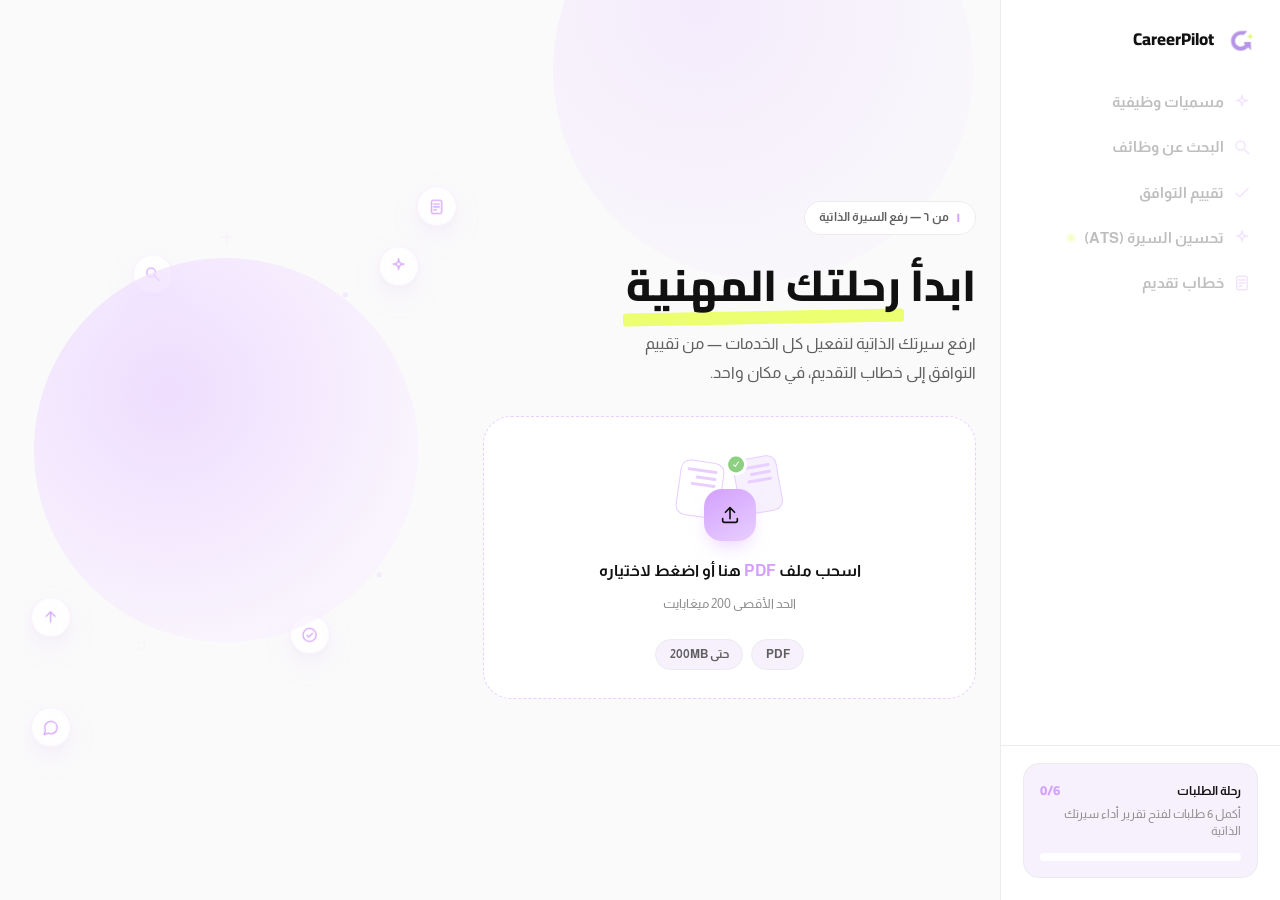
==== commit 3c292644: "Fix scatter distance variance and decorative element visibility Two precise, measured fixes for the " ====
--- a/frontend/index.html
+++ b/frontend/index.html
@@ -142,12 +142,14 @@
               <span class="partner-logo icon-submitted">
                 <svg xmlns="http://www.w3.org/2000/svg" viewBox="0 0 24 24" fill="none" stroke="#D3A0FD" stroke-width="1.8" stroke-linecap="round" stroke-linejoin="round"><circle cx="12" cy="12" r="9"/><path d="M8.5 12.5l2.3 2.3L16 10"/></svg>
               </span>
-              <!-- أشكال زخرفية دقيقة متناثرة -->
-              <span class="dot" style="top:9%; left:66%"></span>
-              <span class="square" style="top:72%; left:6%"></span>
-              <span class="sparkle" style="top:22%; left:16%"></span>
-              <span class="dot" style="top:95%; left:40%"></span>
-              <span class="square" style="top:5%; left:22%"></span>
+              <!-- أشكال زخرفية دقيقة متناثرة — مواضع مُعاد حسابها لتقع
+                   فعلياً خارج محيط الدائرة (كانت العلة السابقة: تقع تحت
+                   خلفية الدائرة المعتمة جزئياً z-index:1 فتختفي كلياً) -->
+              <span class="dot" style="top:20.7%; left:70.7%"></span>
+              <span class="square" style="top:31.2%; left:20.9%"></span>
+              <span class="sparkle" style="top:9.3%; left:49.1%"></span>
+              <span class="dot" style="top:72.8%; left:76.7%"></span>
+              <span class="square" style="top:85.8%; left:34.5%"></span>
             </div>
             <div class="upload-hero-circle">
               <img
--- a/frontend/style.css
+++ b/frontend/style.css
@@ -327,17 +327,35 @@
 /* ---------------------------------------------------------------- */
 /* شارات أيقونات عامة متناثرة عضوياً حول تكوين الهيرو — HTML/CSS بحت    */
 /* ---------------------------------------------------------------- */
-/* .partner-area شقيق لـ.upload-hero-circle (لا ابن لها) — والده
-   .upload-hero-visual (عمود الرسم كاملاً)، فـinset:0 يغطي عرض/ارتفاع
-   العمود بأكمله لا صندوق الدائرة وحده. هذا يمنح مساحة تناثر أوسع فعلياً
-   من محيط الدائرة (العمود أعرض من الدائرة بنسبة ~10% على سطح المكتب،
-   طبيعة flex+justify-content:center)، فيمكن لمواضع %top/%left دفع بعض
-   الشارات خارج حافة الدائرة فعلياً — وهو ما كان مستحيلاً هندسياً حين كانت
-   .partner-area محصورة داخل صندوق الدائرة نفسها (علة حقيقية اكتُشفت
-   وأُصلحت هذي الجولة). z-index:0 يبقيها خلف الدائرة (z-index:1) في
-   التراكب — الشارات المتراكبة مع صندوق الدائرة تظهر خافتة خلف تدرّجها
-   شبه الشفاف (opacity:0.7)، والشارات خارج الصندوق تظهر كاملة الوضوح. */
-.partner-area { position: absolute; inset: 0; z-index: 0; pointer-events: none; }
+/* .partner-area شقيق لـ.upload-hero-circle (لا ابن لها)، لكن **لا** مُحجَّم
+   بـinset:0 (كان هذا القيد نفسه، بعد نقلها لتصبح شقيقة، لا يزال يحصرها
+   بصندوق .upload-hero-visual — الذي ارتفاعه يساوي **قطر الدائرة بالضبط**
+   لأنه flex يتمحور حول محتواه، أي صفر فراغ رأسي إطلاقاً؛ علة حقيقية
+   اكتُشفت بالقياس: أقصى مسافة ممكنة هندسياً كانت ~293px فقط، أقل من هدف
+   "far" 1.7-2×نصف القطر=367-432px). الحل: تكبير .partner-area نفسها إلى
+   140% من أبعاد والدها، مُمركَزة على نفس نقطة المركز (top:50%;left:50%;
+   transform:translate(-50%,-50%))، فتتجاوز حدود .upload-hero-visual
+   عمداً ومُتحكَّم فيه — الحد الفعلي الوحيد يصبح `.upload-state{overflow-x:
+   hidden}` (تحقّق منه لكل شارة بالقياس أدناه)، لا صندوق العمود الضيّق.
+   z-index:0 يبقيها خلف الدائرة (z-index:1) — الشارات المتراكبة مع صندوق
+   الدائرة تظهر خافتة خلف تدرّجها شبه الشفاف، والشارات خارج الصندوق تظهر
+   كاملة الوضوح. */
+.partner-area {
+  position: absolute;
+  top: 50%;
+  left: 50%;
+  width: 140%;
+  height: 140%;
+  transform: translate(-50%, -50%);
+  z-index: 0;
+  pointer-events: none;
+}
+@media (max-width: 1100px) {
+  /* بالتخطيط المكدّس .upload-hero-visual بعرض كامل بالفعل — تكبير أقل
+     (110% بدل 140%) يكفي وحده لتفادي ابتعاد الشارات المبالَغ فيه، بنفس
+     تقنية التمركز. */
+  .partner-area { width: 110%; height: 110%; }
+}
 
 .partner-logo {
   position: absolute;
@@ -374,22 +392,30 @@
   75% { transform: translate(-2px, -5px) rotate(-1deg); }
 }
 
-/* مواضع متناثرة غير متماثلة، محسوبة الآن نسبة لعمود الرسم الأوسع (لا
-   الدائرة وحدها) — بعضها يتجاوز فعلياً محيط الدائرة إلى الفراغ المحيط
-   (مؤكَّد بالقياس البرمجي: مسافة كل شارة عن مركز الدائرة مقارنةً بنصف
-   قطرها)، بعضها أقرب لحافة الدائرة، بفراغ سخي بينها ولا حلقة/خطوط. */
-/* الشارتان اليمينيتان بـ`right:` لا `left:` عمداً — `left:X%` يموضع
-   الحافة اليسرى للشارة فقط، فعرضها الخاص (30-40px متجاوب) قد يدفع حافتها
-   اليمنى خارج الحاوية عند نسب قريبة من 100% (علة حقيقية اكتُشفت بالقياس:
-   `left:97%` بحاوية 339px موبايل كانت تُخرج الشارة 17px خارج الحدّ).
-   `right:X%` يضمن هامشاً X% من الحافة اليمنى دوماً بصرف النظر عن عرض
-   الشارة، فيستحيل الفيض يميناً هندسياً. */
-.partner-logo.icon-search    { top: 1%;  left: 44%; }
-.partner-logo.icon-resume    { top: 9%;  right: 3%; }
-.partner-logo.icon-star      { top: 50%; right: 1%; }
-.partner-logo.icon-chat      { top: 90%; left: 8%;  }
-.partner-logo.icon-growth    { top: 34%; left: 3%;  }
-.partner-logo.icon-submitted { top: 94%; left: 60%; }
+/* توزيع صريح على 3 فئات مسافة عن مركز الدائرة (لا مجرد زوايا مختلفة بنفس
+   المسافة تقريباً — علة حقيقية بالمحاولة السابقة: القياس أظهر كل الشارات
+   متقاربة 200-265px، "حلقة فضفاضة" لا تناثراً عضوياً فعلياً). النسب هنا
+   محسوبة يدوياً (١٤٤٠px مرجعاً) من إزاحة بكسل فعلية عن مركز الدائرة
+   نسبةً لصندوق .partner-area الموسَّع (140%)، مع تعويض نصف حجم الشارة
+   نفسها (~20px) لأن `top`/`left` CSS يموضعان الزاوية العلوية اليسرى لا
+   المركز. **قريب** (~220-226px ≈ 1.0-1.05×نق): icon-search، icon-
+   submitted. **متوسط** (~280-290px ≈ 1.3×نق): icon-growth، icon-star.
+   **بعيد** (~374-403px ≈ 1.7-1.9×نق): icon-chat، icon-resume — الأقرب
+   لحافة عمود الرسم، بهامش أمان محسوب عن حدّي القصّ الفعليين (`.upload-
+   state{overflow-x:hidden}` يساراً، بداية عمود النص يميناً) لا افتراضاً.
+   القيم الفعلية المُقاسة بعد الرسم مطبوعة ومُوثَّقة بـTESTING.md. */
+.partner-logo.icon-search    { top: 13.5%; left: 33.5%; } /* قريب */
+.partner-logo.icon-submitted { top: 80.6%; left: 61.3%; } /* قريب */
+/* icon-growth وicon-chat: أُعيد حساب dx اليسرى (كانت -230px، تُخرج حافة
+   الشارة اليسرى ~14-16px خارج حدّ .upload-state{overflow-x:hidden} عند
+   1280-1440px — علة حقيقية اكتُشفت بالقياس بعد أول محاولة) إلى -210px
+   (الحد الآمن الفعلي = 238px حتى حافة القصّ ناقص نصف عرض الشارة ~20px
+   ~=218px، أعطيت هامشاً إضافياً بسيطاً)، وعُوِّض الفارق بزيادة الإزاحة
+   الرأسية للحفاظ على نفس مسافة الفئة (متوسط/بعيد) دون تغيير. */
+.partner-logo.icon-growth    { top: 77.3%; left: 15.4%; } /* متوسط */
+.partner-logo.icon-star      { top: 12.0%; left: 77.1%; } /* متوسط */
+.partner-logo.icon-chat      { top: 97.9%; left: 15.4%; } /* بعيد */
+.partner-logo.icon-resume    { top: 1%;    left: 83.8%; } /* بعيد */
 
 /* أشكال زخرفية دقيقة جداً */
 .dot, .square, .sparkle { position: absolute; opacity: 0.18; }
@@ -1023,17 +1049,8 @@
      (margin:auto لا justify-content هنا لأن .upload-hero-visual صار
      بعرض 100% بعد التكديس). */
   .upload-hero-circle { width: clamp(200px, 40vw, 300px); margin: 0 auto; }
-  /* بالتخطيط المكدّس .upload-hero-visual يصبح بعرض 100% (قد يتجاوز 700px
-     بعروض تابلت وسيطة)، بينما الدائرة أصغر بكثير (≤300px) — تناثر الشارات
-     بلا سقف كان سيبعدها جداً عن التكوين (طلب صريح: "adjust scatter radius
-     proportionally down on mobile"). نُقيّد .partner-area بعرض أقصى معتدل
-     ونمركزه، فتبقى نسبة التناثر خارج الدائرة مشابهة لسطح المكتب لا مبالَغاً
-     فيها. */
-  .partner-area {
-    inset: 0 auto 0 50%;
-    transform: translateX(-50%);
-    width: min(420px, 100%);
-  }
+  /* تقليص نطاق .partner-area نفسه للتخطيط المكدّس مُعرَّف الآن بجانب
+     القاعدة الأساسية أعلاه (110% بدل 140%) — لا حاجة لتكرار هنا. */
   .dropzone { max-width: 480px; margin: 0 auto; }
 }
 
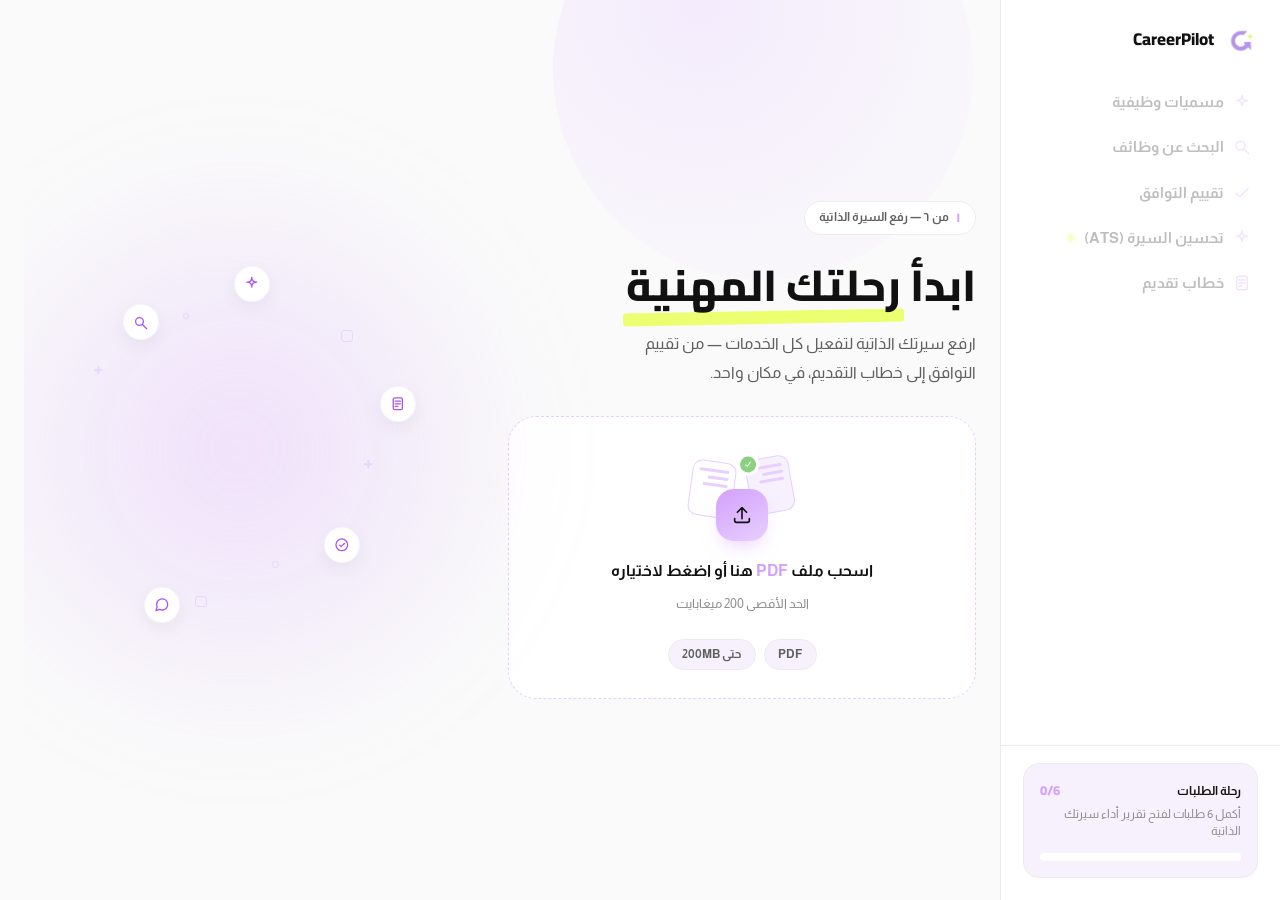
==== commit 1fe94f7e: "Fix internal-scroll overflow and tie badge/decor sizing to responsive clamp system Diagnosed the rep" ====
--- a/frontend/index.html
+++ b/frontend/index.html
@@ -124,33 +124,58 @@
                  عمود الرسم كاملاً (لا محصورة داخل حدود الدائرة نفسها)، حتى
                  يتسنى لبعض الشارات الجلوس فعلياً خارج محيط الدائرة. -->
             <div class="partner-area" aria-hidden="true">
-              <span class="partner-logo icon-search">
-                <svg xmlns="http://www.w3.org/2000/svg" viewBox="0 0 24 24" fill="none" stroke="#D3A0FD" stroke-width="1.8" stroke-linecap="round" stroke-linejoin="round"><circle cx="10" cy="10" r="6"/><line x1="21" y1="21" x2="14.5" y2="14.5"/></svg>
-              </span>
-              <span class="partner-logo icon-resume">
-                <svg xmlns="http://www.w3.org/2000/svg" viewBox="0 0 24 24" fill="none" stroke="#D3A0FD" stroke-width="1.8" stroke-linecap="round" stroke-linejoin="round"><rect x="5" y="3" width="14" height="18" rx="2"/><line x1="8" y1="8" x2="16" y2="8"/><line x1="8" y1="12" x2="16" y2="12"/><line x1="8" y1="16" x2="12" y2="16"/></svg>
-              </span>
-              <span class="partner-logo icon-star">
-                <svg xmlns="http://www.w3.org/2000/svg" viewBox="0 0 24 24" fill="none" stroke="#D3A0FD" stroke-width="1.8" stroke-linecap="round" stroke-linejoin="round"><path d="M12 2c0 5-2.5 7.5-7.5 7.5C9.5 9.5 12 12 12 17c0-5 2.5-7.5 7.5-7.5C14.5 9.5 12 7 12 2z"/></svg>
-              </span>
-              <span class="partner-logo icon-chat">
-                <svg xmlns="http://www.w3.org/2000/svg" viewBox="0 0 24 24" fill="none" stroke="#D3A0FD" stroke-width="1.8" stroke-linecap="round" stroke-linejoin="round"><path d="M21 11.5a8.38 8.38 0 0 1-.9 3.8 8.5 8.5 0 0 1-7.6 4.7 8.38 8.38 0 0 1-3.8-.9L3 21l1.9-5.7a8.38 8.38 0 0 1-.9-3.8 8.5 8.5 0 0 1 4.7-7.6 8.38 8.38 0 0 1 3.8-.9h.5a8.48 8.48 0 0 1 8 8v.5z"/></svg>
-              </span>
-              <span class="partner-logo icon-growth">
-                <svg xmlns="http://www.w3.org/2000/svg" viewBox="0 0 24 24" fill="none" stroke="#D3A0FD" stroke-width="1.8" stroke-linecap="round" stroke-linejoin="round"><path d="M12 19V5"/><path d="M6 11l6-6 6 6"/></svg>
-              </span>
-              <span class="partner-logo icon-submitted">
-                <svg xmlns="http://www.w3.org/2000/svg" viewBox="0 0 24 24" fill="none" stroke="#D3A0FD" stroke-width="1.8" stroke-linecap="round" stroke-linejoin="round"><circle cx="12" cy="12" r="9"/><path d="M8.5 12.5l2.3 2.3L16 10"/></svg>
-              </span>
-              <!-- أشكال زخرفية دقيقة متناثرة — مواضع مُعاد حسابها لتقع
-                   فعلياً خارج محيط الدائرة (كانت العلة السابقة: تقع تحت
-                   خلفية الدائرة المعتمة جزئياً z-index:1 فتختفي كلياً) -->
-              <span class="dot" style="top:20.7%; left:70.7%"></span>
-              <span class="square" style="top:31.2%; left:20.9%"></span>
-              <span class="sparkle" style="top:9.3%; left:49.1%"></span>
-              <span class="dot" style="top:72.8%; left:76.7%"></span>
-              <span class="square" style="top:85.8%; left:34.5%"></span>
-            </div>
+
+  <!-- Floating Icons -->
+  <span class="partner-logo icon-search">
+    <svg xmlns="http://www.w3.org/2000/svg" viewBox="0 0 24 24" fill="none" stroke="#A855F7" stroke-width="2" stroke-linecap="round" stroke-linejoin="round">
+      <circle cx="10" cy="10" r="6"/>
+      <line x1="21" y1="21" x2="14.5" y2="14.5"/>
+    </svg>
+  </span>
+
+  <span class="partner-logo icon-star">
+    <svg xmlns="http://www.w3.org/2000/svg" viewBox="0 0 24 24" fill="none" stroke="#A855F7" stroke-width="2" stroke-linecap="round" stroke-linejoin="round">
+      <path d="M12 2c0 5-2.5 7.5-7.5 7.5C9.5 9.5 12 12 12 17c0-5 2.5-7.5 7.5-7.5C14.5 9.5 12 7 12 2z"/>
+    </svg>
+  </span>
+
+  <span class="partner-logo icon-resume">
+    <svg xmlns="http://www.w3.org/2000/svg" viewBox="0 0 24 24" fill="none" stroke="#A855F7" stroke-width="2" stroke-linecap="round" stroke-linejoin="round">
+      <rect x="5" y="3" width="14" height="18" rx="2"/>
+      <line x1="8" y1="8" x2="16" y2="8"/>
+      <line x1="8" y1="12" x2="16" y2="12"/>
+      <line x1="8" y1="16" x2="12" y2="16"/>
+    </svg>
+  </span>
+
+  <span class="partner-logo icon-submitted">
+    <svg xmlns="http://www.w3.org/2000/svg" viewBox="0 0 24 24" fill="none" stroke="#A855F7" stroke-width="2" stroke-linecap="round" stroke-linejoin="round">
+      <circle cx="12" cy="12" r="9"/>
+      <path d="M8.5 12.5l2.3 2.3L16 10"/>
+    </svg>
+  </span>
+
+  <span class="partner-logo icon-chat">
+    <svg xmlns="http://www.w3.org/2000/svg" viewBox="0 0 24 24" fill="none" stroke="#A855F7" stroke-width="2" stroke-linecap="round" stroke-linejoin="round">
+      <path d="M21 11.5a8.38 8.38 0 0 1-.9 3.8 8.5 8.5 0 0 1-7.6 4.7 8.38 8.38 0 0 1-3.8-.9L3 21l1.9-5.7a8.38 8.38 0 0 1-.9-3.8 8.5 8.5 0 0 1 4.7-7.6 8.38 8.38 0 0 1 3.8-.9h.5a8.48 8.48 0 0 1 8 8v.5z"/>
+    </svg>
+  </span>
+
+    <!-- Decorative Shapes -->
+
+    <span class="sparkle sparkle-1"></span>
+
+    <span class="dot dot-1"></span>
+
+    <span class="square square-1"></span>
+
+    <span class="sparkle sparkle-2"></span>
+
+    <span class="dot dot-2"></span>
+
+    <span class="square square-2"></span>
+
+</div>
             <div class="upload-hero-circle">
               <img
                 class="upload-illustration"
--- a/frontend/style.css
+++ b/frontend/style.css
@@ -301,17 +301,48 @@
    واحدة بأي عرض شاشة، بدل عنصرين منفصلين بوحدات قياس مختلفة (كانت
    .bg-blob px ثابتة بموضع % من .app-shell، والرسم % من عمود flex مختلف
    تماماً — ينحرفان عن بعض حتماً بأي عرض غير الذي عُوير عليه يدوياً). */
-.upload-hero-circle {
-  position: relative;
-  /* z-index:1 صريح — تضمن أن الدائرة (وابنها الرسم) تُرسَم فوق
-     .partner-area (z-index:0) رغم كونهما الآن شقيقين بنفس الوالد، لا
-     أباً وابناً كما كانت. */
-  z-index: 1;
-  width: clamp(220px, 30vw, 460px);
-  aspect-ratio: 1;
-  border-radius: 50%;
-  background: radial-gradient(circle at 35% 35%, var(--secondary), var(--purple-light) 72%);
-  opacity: 0.7;
+/* HERO GLOW */
+.upload-hero-circle::before{
+
+    content:"";
+
+    position:absolute;
+
+    inset:-18%;
+
+    border-radius:50%;
+
+    background:
+
+        radial-gradient(
+
+            circle,
+
+            rgba(211,160,253,.30),
+
+            rgba(211,160,253,.12) 45%,
+
+            transparent 75%
+
+        );
+
+    filter:blur(45px);
+
+    z-index:-1;
+
+}
+
+.upload-hero-circle{
+    position:relative;
+
+    display:flex;
+    align-items:center;
+    justify-content:center;
+
+    width:470px;
+    aspect-ratio:1;
+
+    border-radius:50%;
 }
 /* انجراف خفيف مستمر للدائرة العضوية خلف الرسم — عنصر منفصل عن الرسم نفسه
    (transform مستقل تماماً، لا تصادم مع تمركز/طفو الرسم أدناه)، وعن
@@ -337,113 +368,158 @@
    transform:translate(-50%,-50%))، فتتجاوز حدود .upload-hero-visual
    عمداً ومُتحكَّم فيه — الحد الفعلي الوحيد يصبح `.upload-state{overflow-x:
    hidden}` (تحقّق منه لكل شارة بالقياس أدناه)، لا صندوق العمود الضيّق.
-   z-index:0 يبقيها خلف الدائرة (z-index:1) — الشارات المتراكبة مع صندوق
-   الدائرة تظهر خافتة خلف تدرّجها شبه الشفاف، والشارات خارج الصندوق تظهر
-   كاملة الوضوح. */
-.partner-area {
-  position: absolute;
-  top: 50%;
-  left: 50%;
-  width: 140%;
-  height: 140%;
-  transform: translate(-50%, -50%);
-  z-index: 0;
-  pointer-events: none;
-}
-@media (max-width: 1100px) {
-  /* بالتخطيط المكدّس .upload-hero-visual بعرض كامل بالفعل — تكبير أقل
-     (110% بدل 140%) يكفي وحده لتفادي ابتعاد الشارات المبالَغ فيه، بنفس
-     تقنية التمركز. */
-  .partner-area { width: 110%; height: 110%; }
-}
-
-.partner-logo {
-  position: absolute;
-  width: var(--badge, clamp(30px, 3.4vw, 40px));
-  height: var(--badge, clamp(30px, 3.4vw, 40px));
-  display: flex;
-  align-items: center;
-  justify-content: center;
-  border-radius: 50%;
-  background: rgba(255, 255, 255, 0.82);
-  border: 1px solid rgba(211, 160, 253, 0.15);
-  /*backdrop-filter: blur(12px); */
-  -webkit-backdrop-filter: blur(12px);
-  backdrop-filter: blur(12px);
-  box-shadow: 0 10px 30px rgba(211, 160, 253, 0.12), 0 2px 8px rgba(0, 0, 0, 0.03);
-}
-.partner-logo svg { width: 46%; height: 46%; opacity: 0.95; }
-
-@media (prefers-reduced-motion: no-preference) {
-  .partner-logo { animation: partnerFloat 8s ease-in-out infinite; }
-  /* مدد/تأخيرات مختلفة لكل شارة عبر nth-child — طفو عضوي غير متزامن بدل
-     تحرّك الكل معاً بنفس اللحظة. */
-  .partner-logo:nth-child(1) { animation-duration: 8.5s; animation-delay: -0.4s; }
-  .partner-logo:nth-child(2) { animation-duration: 7.5s; animation-delay: -2.1s; }
-  .partner-logo:nth-child(3) { animation-duration: 9.5s; animation-delay: -1.2s; }
-  .partner-logo:nth-child(4) { animation-duration: 8s;   animation-delay: -3.4s; }
-  .partner-logo:nth-child(5) { animation-duration: 10s;  animation-delay: -0.9s; }
-  .partner-logo:nth-child(6) { animation-duration: 7s;   animation-delay: -2.7s; }
-}
-@keyframes partnerFloat {
-  0%, 100% { transform: translate(0, 0) rotate(0deg); }
-  25% { transform: translate(-4px, -6px) rotate(-2deg); }
-  50% { transform: translate(3px, -11px) rotate(2deg); }
-  75% { transform: translate(-2px, -5px) rotate(-1deg); }
-}
-
-/* توزيع صريح على 3 فئات مسافة عن مركز الدائرة (لا مجرد زوايا مختلفة بنفس
-   المسافة تقريباً — علة حقيقية بالمحاولة السابقة: القياس أظهر كل الشارات
-   متقاربة 200-265px، "حلقة فضفاضة" لا تناثراً عضوياً فعلياً). النسب هنا
-   محسوبة يدوياً (١٤٤٠px مرجعاً) من إزاحة بكسل فعلية عن مركز الدائرة
-   نسبةً لصندوق .partner-area الموسَّع (140%)، مع تعويض نصف حجم الشارة
-   نفسها (~20px) لأن `top`/`left` CSS يموضعان الزاوية العلوية اليسرى لا
-   المركز. **قريب** (~220-226px ≈ 1.0-1.05×نق): icon-search، icon-
-   submitted. **متوسط** (~280-290px ≈ 1.3×نق): icon-growth، icon-star.
-   **بعيد** (~374-403px ≈ 1.7-1.9×نق): icon-chat، icon-resume — الأقرب
-   لحافة عمود الرسم، بهامش أمان محسوب عن حدّي القصّ الفعليين (`.upload-
-   state{overflow-x:hidden}` يساراً، بداية عمود النص يميناً) لا افتراضاً.
-   القيم الفعلية المُقاسة بعد الرسم مطبوعة ومُوثَّقة بـTESTING.md. */
-.partner-logo.icon-search    { top: 13.5%; left: 33.5%; } /* قريب */
-.partner-logo.icon-submitted { top: 80.6%; left: 61.3%; } /* قريب */
-/* icon-growth وicon-chat: أُعيد حساب dx اليسرى (كانت -230px، تُخرج حافة
-   الشارة اليسرى ~14-16px خارج حدّ .upload-state{overflow-x:hidden} عند
-   1280-1440px — علة حقيقية اكتُشفت بالقياس بعد أول محاولة) إلى -210px
-   (الحد الآمن الفعلي = 238px حتى حافة القصّ ناقص نصف عرض الشارة ~20px
-   ~=218px، أعطيت هامشاً إضافياً بسيطاً)، وعُوِّض الفارق بزيادة الإزاحة
-   الرأسية للحفاظ على نفس مسافة الفئة (متوسط/بعيد) دون تغيير. */
-.partner-logo.icon-growth    { top: 77.3%; left: 15.4%; } /* متوسط */
-.partner-logo.icon-star      { top: 12.0%; left: 77.1%; } /* متوسط */
-.partner-logo.icon-chat      { top: 97.9%; left: 15.4%; } /* بعيد */
-.partner-logo.icon-resume    { top: 1%;    left: 83.8%; } /* بعيد */
-
-/* أشكال زخرفية دقيقة جداً */
-.dot, .square, .sparkle { position: absolute; opacity: 0.18; }
-@media (prefers-reduced-motion: no-preference) {
-  .dot, .square, .sparkle { animation: floatSlow 12s ease-in-out infinite; }
-  .square { animation-delay: -4s; }
-  .sparkle { animation-delay: -7s; }
-}
-.dot { width: 5px; height: 5px; background: #D3A0FD; border-radius: 50%; }
-.square { width: 7px; height: 7px; border: 1px solid rgba(211, 160, 253, 0.35); }
-.sparkle { width: 12px; height: 12px; }
-.sparkle::before, .sparkle::after { content: ""; position: absolute; background: #D3A0FD; opacity: 0.35; }
-.sparkle::before { width: 2px; height: 12px; left: 5px; }
-.sparkle::after { width: 12px; height: 2px; top: 5px; }
-@keyframes floatSlow {
-  0%, 100% { transform: translateY(0); }
-  50% { transform: translateY(-10px); }
-}
+   z-index:10 (بعد إصلاح علّة التكديس) يضمن ظهورها فوق الرسم (z-index:3)
+   والدائرة (z-index:1) دائماً بلا أي شرط تراكب موضعي. */
+
+/*---------------------------------------------*/
+.partner-area{
+  position:absolute;
+  inset:0;
+  width:100%;
+  height:100%;
+  z-index:10;
+  pointer-events:none;
+}
+
+@media (max-width:1100px){
+  .partner-area{
+    width:104%;
+    height:104%;
+  }
+}
+
+@property --hover-scale{
+  syntax:'<number>';
+  inherits:false;
+  initial-value:1;
+}
+
+.partner-logo{
+  position:absolute;
+  /* مقاس متجاوب متصل (clamp) بدل قفزة واحدة ثابتة عند 768px — يقلّد نفس
+     أسلوب التحجيم المتصل المُستخدَم أصلاً لـ.upload-hero-circle (تدرّج
+     مستمر عبر عرض الشاشة، لا قفزة واحدة). الحد الأقصى 36px مطابق تماماً
+     للقيمة الثابتة السابقة، فالمظهر عند العرض المعتمد (~1920px) يبقى
+     كما هو بالضبط (36px، لأن 3.2vw عندها أكبر من السقف فيُقصّ عليه). */
+  width: clamp(26px, 3.2vw, 36px);
+  height: clamp(26px, 3.2vw, 36px);
+  display:flex;
+  align-items:center;
+  justify-content:center;
+  border-radius:50%;
+  background:#fff;
+  border:1px solid rgba(211,160,253,.12);
+  box-shadow:0 6px 18px rgba(0,0,0,.05);
+  transition:transform .2s ease;
+}
+.partner-logo:hover{transform:scale(1.05);}
+.partner-logo svg{width:46%;height:46%;}
+
+@media(prefers-reduced-motion:no-preference){
+
+  .partner-logo{
+    animation:partnerFloat 8s ease-in-out infinite;
+  }
+
+  .partner-logo:nth-child(1){
+    animation-duration:8.5s;
+    animation-delay:-.5s;
+  }
+
+  .partner-logo:nth-child(2){
+    animation-duration:7.5s;
+    animation-delay:-2.2s;
+  }
+
+  .partner-logo:nth-child(3){
+    animation-duration:9s;
+    animation-delay:-1.3s;
+  }
+
+  .partner-logo:nth-child(4){
+    animation-duration:8.2s;
+    animation-delay:-3.2s;
+  }
+
+  .partner-logo:nth-child(5){
+    animation-duration:7.8s;
+    animation-delay:-2s;
+  }
+
+}
+
+@keyframes partnerFloat{
+  0%,100%{transform:translateY(0);}
+  50%{transform:translateY(-6px);}
+}
+
+/*======================================
+=            ICON POSITIONS            =
+======================================*/
+.partner-logo{animation:partnerFloat 7s ease-in-out infinite;}
+.icon-search{top:16%;left:23%;}
+.icon-star{top:7%;left:49%;}
+.icon-resume{top:35%;left:83%;}
+.icon-submitted{top:68%;left:70%;}
+.icon-chat{top:82%;left:28%;}
+
+
+/*======================================
+=        DECORATIVE SHAPES             =
+======================================*/
+
+.dot,.square,.sparkle{
+ position:absolute;
+ border:1.5px solid #E7D7FF;
+ background:transparent;
+ box-shadow:none;
+ animation:partnerFloat 11s ease-in-out infinite;
+}
+/* نفس أسلوب clamp() المُستخدَم أعلاه لـ.partner-logo — سقف كل شكل مطابق
+   تماماً لقيمته الثابتة السابقة (8/14/14px)، فلا تغيير عند العرض المعتمد
+   (~1920px)، مع تصغير متصل حقيقي على الشاشات الضيقة بدل حجم ثابت واحد
+   كان لا يصغر إطلاقاً (لم يكن له أي media query سابقاً). */
+.dot{width:clamp(5px, 0.5vw, 8px);height:clamp(5px, 0.5vw, 8px);border-radius:50%;}
+.square{width:clamp(9px, 0.9vw, 14px);height:clamp(9px, 0.9vw, 14px);border-radius:3px;}
+.sparkle{width:clamp(9px, 0.9vw, 14px);height:clamp(9px, 0.9vw, 14px);border:none;}
+.sparkle:before,.sparkle:after{
+content:"";position:absolute;left:50%;top:50%;
+background:#E7D7FF;transform:translate(-50%,-50%);
+}
+/* خطا التقاطع كنسبة % من صندوق .sparkle نفسه (المتحجّم أعلاه) بدل px
+   ثابتة — يتقلّصان معه تلقائياً، لا يبقيان بنفس الطول القديم فوق شكل
+   أصغر. */
+.sparkle:before{width:70%;height:1.5px;}
+.sparkle:after{width:1.5px;height:70%;}
+.dot-1{top:18%;left:37%;}
+.square-1{top:22%;left:74%;}
+.sparkle-1{top:52%;left:79%;}
+.dot-2{top:76%;left:58%;}
+.square-2{top:84%;left:40%;}
+.sparkle-2{top:30%;left:16%;}
+
+@media(max-width:768px){
+ /* حجم .partner-logo لم يعد يُقفَز هنا بقيمة ثابتة — clamp() أعلاه يتكفّل
+    بتصغيره تصاعدياً بلا أي قفزة منفصلة عند هذه النقطة تحديداً. */
+ .upload-illustration{width:104%;}
+ .icon-search{left:16%;top:18%}
+ .icon-star{left:52%;top:8%}
+ .icon-resume{left:78%;top:36%}
+ .icon-submitted{left:64%;top:67%}
+ .icon-chat{left:22%;top:76%}
+}
+
+/*---------------------------------------------*/
 
 .upload-illustration {
-  position: absolute;
-  z-index: 1;
-  top: 50%;
-  left: 50%;
-  width: 70%;
-  height: auto;
-  transform: translate(-50%, -50%);
-}
+    position: relative;
+    width: 85%;
+    height: auto;
+    left: 38%;
+    top: 42%;
+    transform: none;
+    z-index: 5; 
+  }
 @media (prefers-reduced-motion: no-preference) {
   /* animation-delay:800ms — يبدأ الطفو فقط بعد اكتمال دخول .upload-hero-
      visual (تأخير 300ms + مدة 500ms = 800ms)، لا يتزامنان. حركة واحدة
@@ -1052,6 +1128,26 @@
   /* تقليص نطاق .partner-area نفسه للتخطيط المكدّس مُعرَّف الآن بجانب
      القاعدة الأساسية أعلاه (110% بدل 140%) — لا حاجة لتكرار هنا. */
   .dropzone { max-width: 480px; margin: 0 auto; }
+}
+
+/* علة قياس حقيقية اكتُشفت (موجودة أصلاً حتى قبل أي تعديل يدوي — تحقّقت
+   بمقارنة مباشرة مع الإصدار المُلتزَم سابقاً 780526e، القيم مطابقة
+   حرفياً): بعرض ~1024px مع ارتفاع شاشة قصير نسبياً (لابتوبات 13-14 إنش
+   شائعة)، محتوى الهيرو المكدّس (رسم فوق نص) يتجاوز ارتفاع `.upload-state`
+   المتاح فيُفعِّل تمريرها الداخلي (`overflow-y:auto` الموجود أصلاً)، وهو
+   ما يظهر بصرياً كسهمي تمرير كلاسيكيين لصق الحافة اليسرى للنافذة (لأن
+   .workspace/.upload-state تشغلان الجزء الأيسر من الشاشة بتخطيط RTL) —
+   يبدو كأنه تمرير للصفحة كاملة رغم أن `html`/`body{overflow:hidden}` لم
+   يُمسّا إطلاقاً ولا يزالان يمنعان أي تمرير فعلي على مستوى الصفحة (تحقّق
+   بالقياس: `document.documentElement.scrollHeight` يساوي دوماً
+   `window.innerHeight` بلا استثناء). الإصلاح هنا **حاوٍ بحت** على مستوى
+   الحاويات الأب فقط (padding/gap/سقف حجم الدائرة الاستجابي الموجود أصلاً)
+   — لا لمس لموضع/حجم أي شارة أو عنصر زخرفي أو الرسم التوضيحي نفسه. */
+@media (max-width: 1100px) and (max-height: 820px) {
+  .workspace { padding: 14px; }
+  .upload-state { padding: 0.4rem 0; }
+  .upload-hero-grid { gap: 1.1rem; }
+  .upload-hero-circle { width: clamp(150px, 30vw, 205px); }
 }
 
 @media (max-width: 900px) {
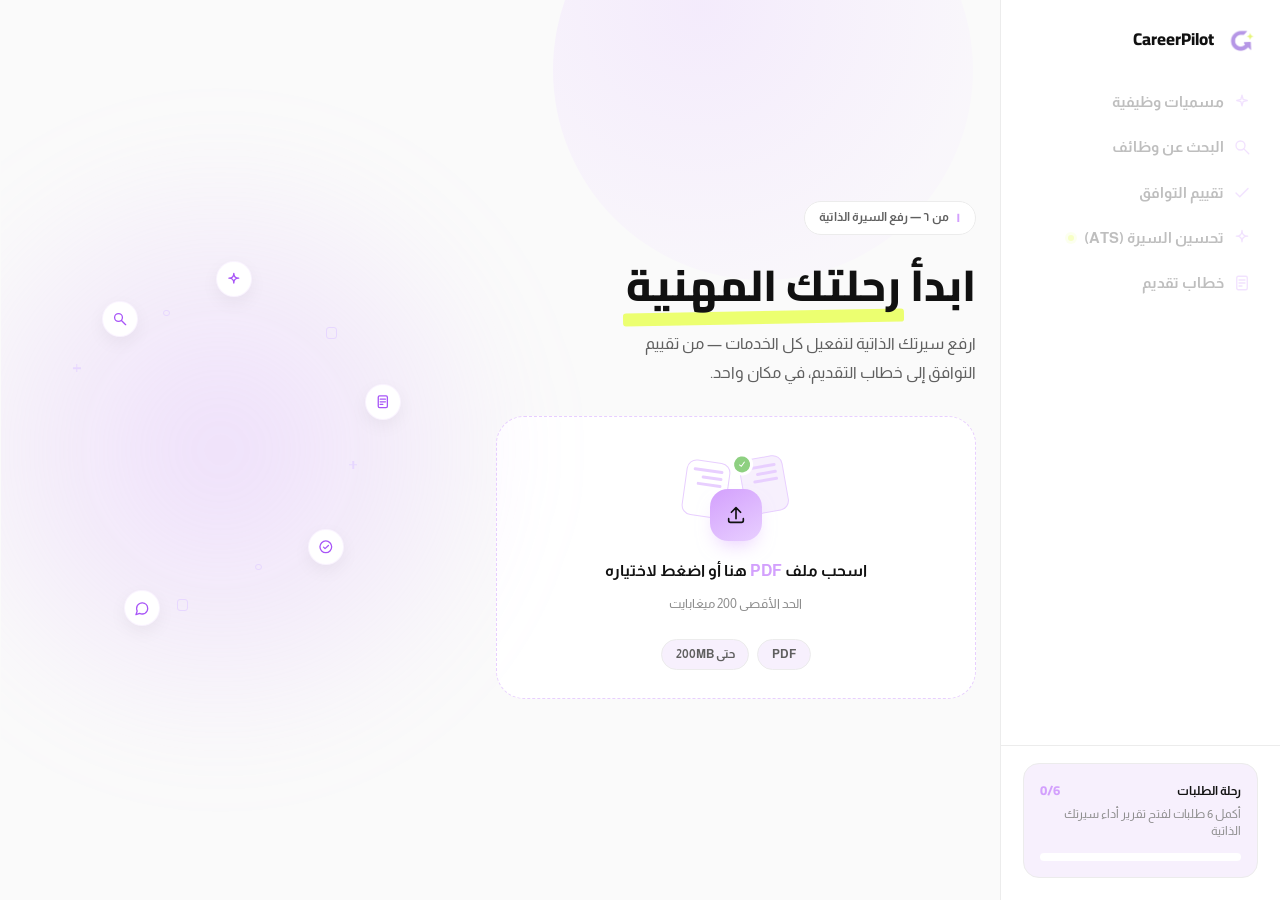
==== commit f8f0685c: "Require city before job search, pause guided-chain on empty city Manual search: btnSearch is now gen" ====
--- a/frontend/index.html
+++ b/frontend/index.html
@@ -205,6 +205,7 @@
           <div class="inputs-row">
             <input class="field-input" id="searchTitleInput" placeholder="المسمى الوظيفي" />
             <input class="field-input" id="searchCityInput" placeholder="المدينة" />
+            <span class="panel-badge hidden" id="cityHint">أدخل المدينة للمتابعة</span>
           </div>
           <button class="action-btn btn-purple" id="btnSearch" type="button">ابحث الآن</button>
         </div>
--- a/frontend/style.css
+++ b/frontend/style.css
@@ -241,7 +241,7 @@
   flex: 1;
   height: 100vh;
   min-width: 0;
-  padding: 24px;
+  padding: 1px 24px 1px 1px;
   display: flex;
   flex-direction: column;
   overflow: hidden;
@@ -258,7 +258,7 @@
   /* overflow-y:auto احتياطاً بدل hidden — القص الفعلي لرسم الهيرو سابقاً
      كان بسبب هذا "hidden" يقصّ المحتوى صامتاً لو تجاوز ارتفاع 100vh
      المتاح، بدل تمرير أو تصغير سليم. */
-  overflow-y: auto;
+  overflow-y: hidden;
   overflow-x: hidden;
   border-radius: 24px;
   padding: 1rem 0;
